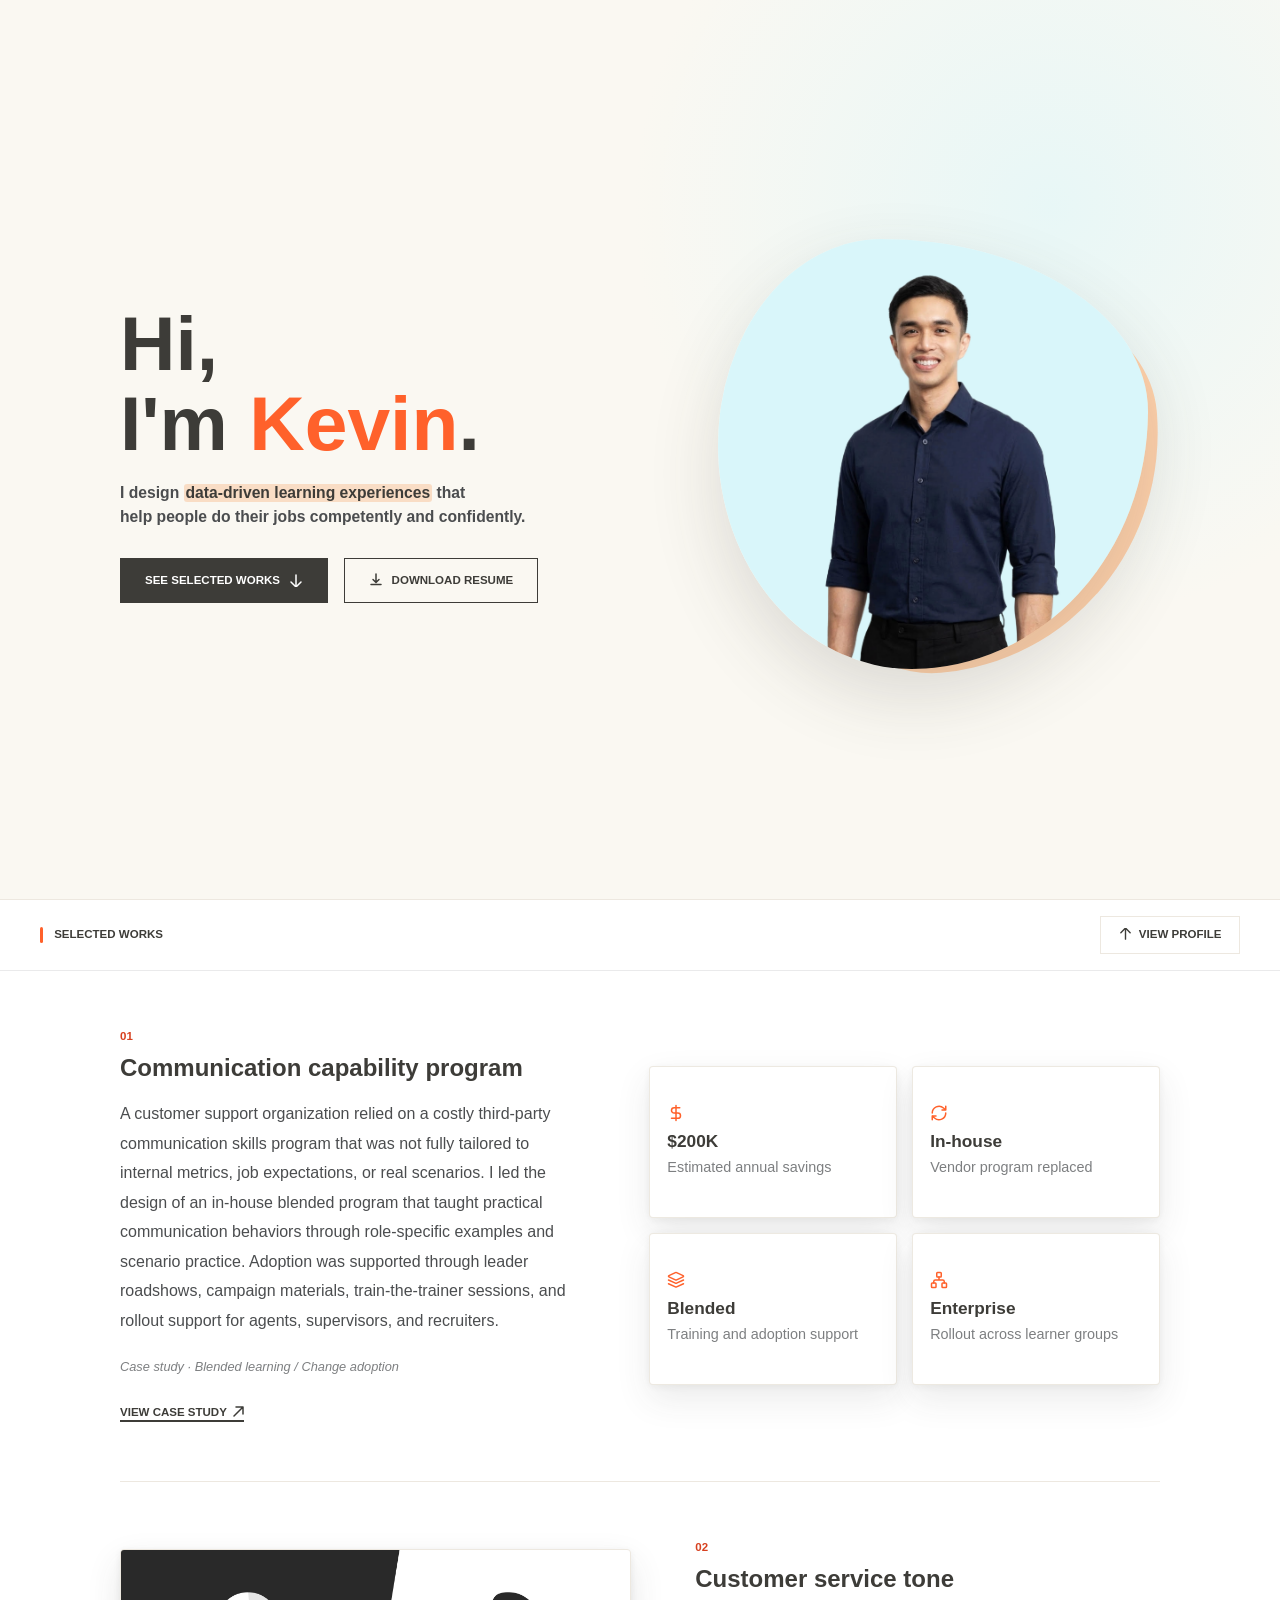
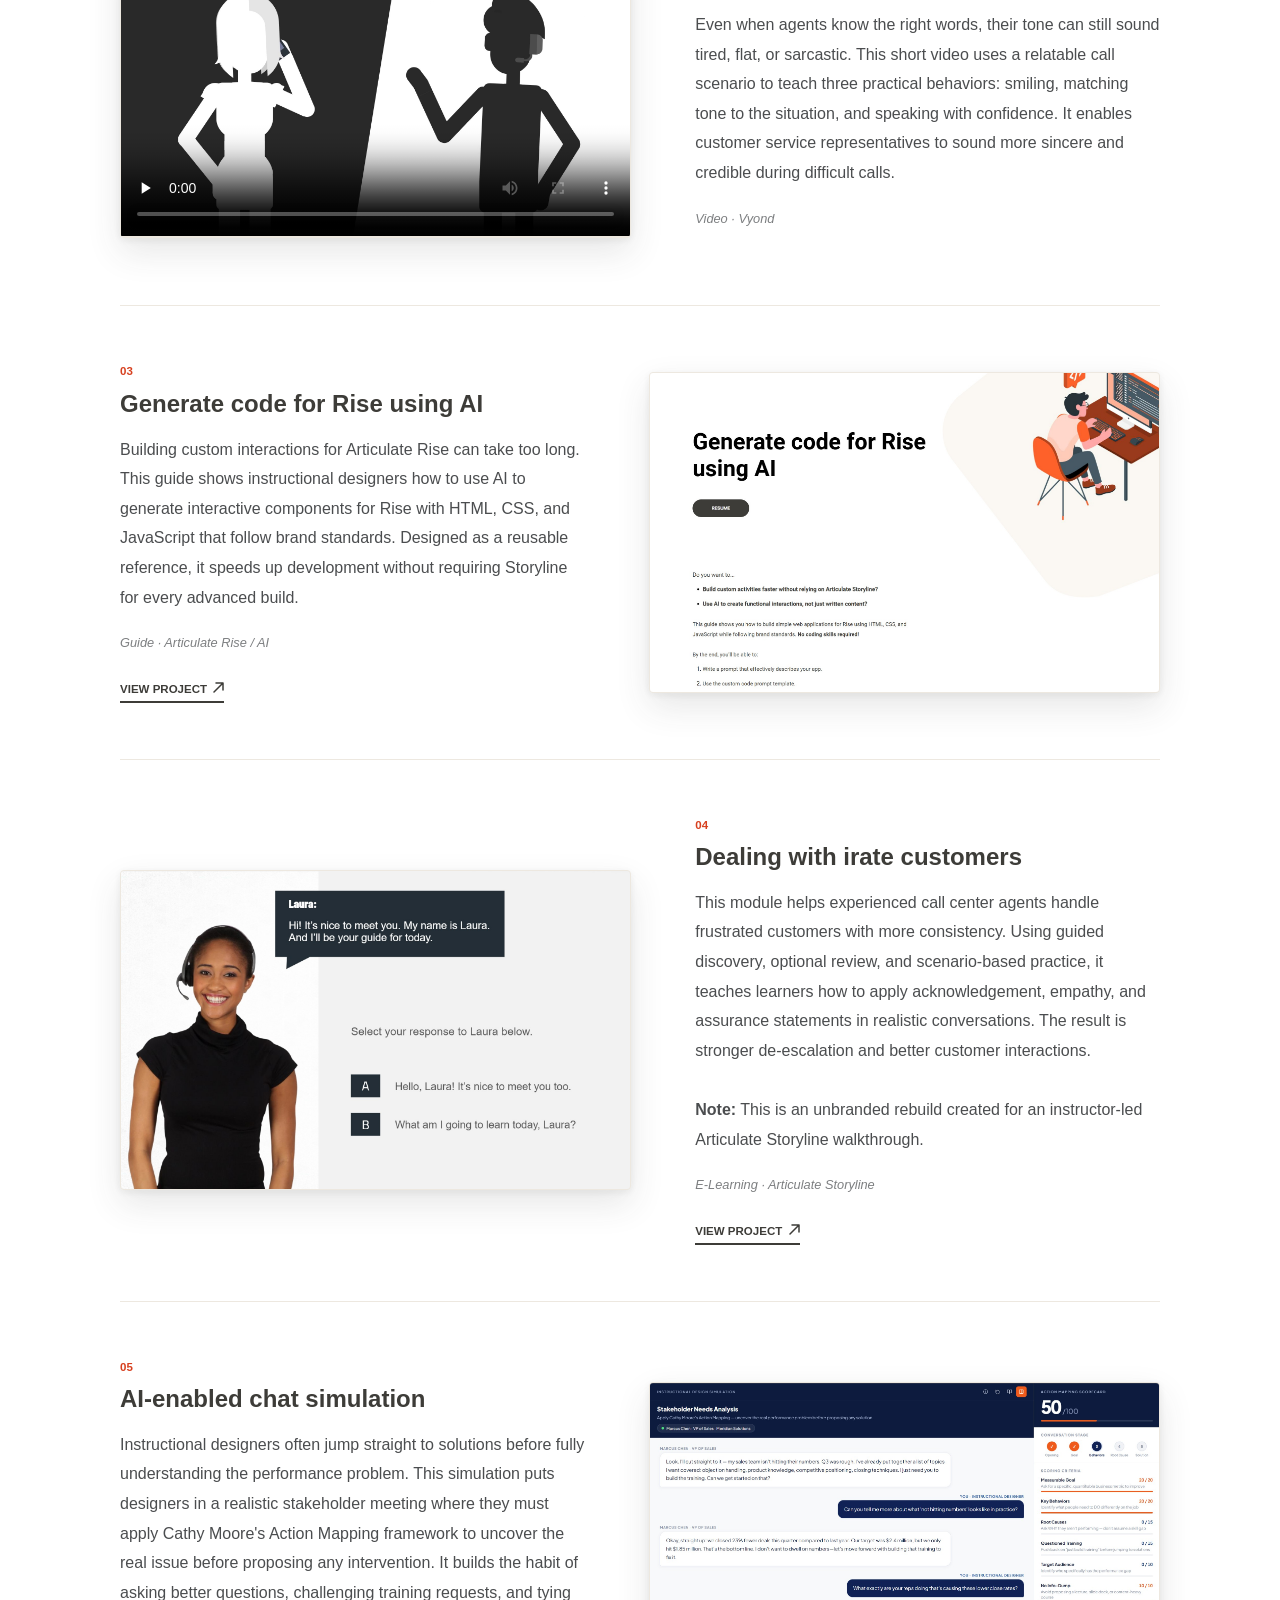
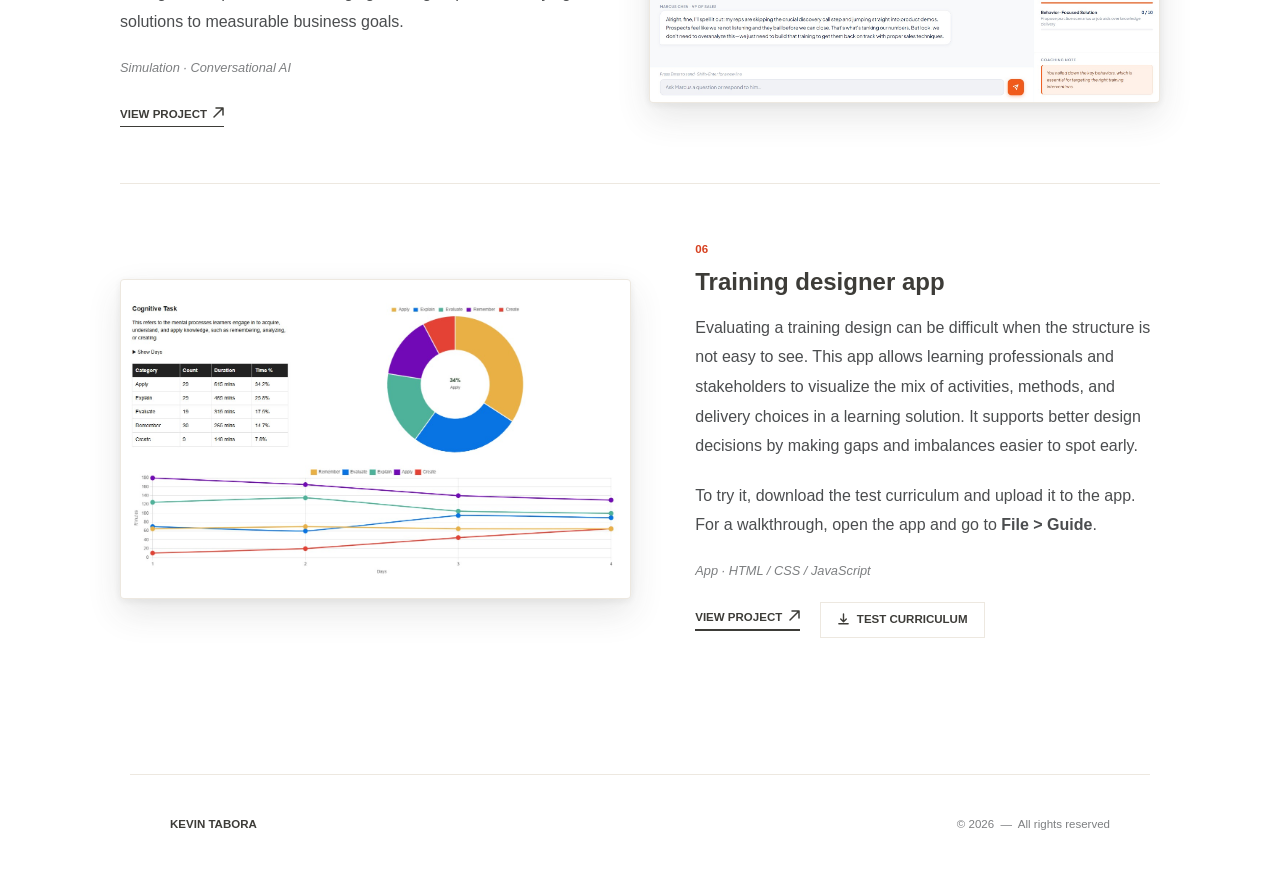
==== index.html @ 382b9b7a "Tagline updated" ====
<!DOCTYPE html>
<html lang="en">
<head>
  <meta charset="UTF-8" />
  <meta name="viewport" content="width=device-width, initial-scale=1.0" />
  <title>Kevin Tabora</title>
  <link rel="icon" type="image/png" sizes="32x32" href="KT icon.png" />
  <link rel="stylesheet" href="style.css" />
</head>
<body>

  <!-- ═══ EMAIL COPIED TOAST ═══ -->
  <div id="email-toast">
    <svg class="toast-icon" viewBox="0 0 14 14" fill="none">
      <path d="M2 7l3.5 3.5L12 3" stroke="currentColor" stroke-width="1.8" stroke-linecap="round" stroke-linejoin="round"/>
    </svg>
    Email Copied
  </div>

  <!-- ═══════════════════════════════
       SECTION 1: PROFILE
  ════════════════════════════════ -->
  <section class="section-profile" id="section-profile">
    <div class="profile-inner">

      <!-- Left column: all text content -->
      <div class="profile-content">

        <div class="profile-header">
          <!-- Mobile headshot (hidden on desktop) -->
          <div class="profile-visual-mobile">
            <div class="headshot-wrap">
              <picture>
                <source srcset="assets/Profile.jpg" media="(min-width: 741px)" />
                <img src="assets/Profile Mobile.jpg" alt="Kevin Tabora" />
              </picture>
            </div>
          </div>
          <div class="header-name-block">
            <h1>Hi, <br>I'm <span>Kevin</span>.</h1>
            <p class="subtitle">
              <span class="tagline-line">I design <span class="highlight">data-driven learning experiences</span> that</span>
              <span class="tagline-line">help people do their jobs competently and confidently.</span>
            </p>
          </div>
        </div>

        <div class="contact-row">
          <a class="contact-email" href="#" id="email-copy-btn" onclick="copyEmail(event)" hidden>
            <svg width="14" height="14" viewBox="0 0 14 14" fill="none" aria-hidden="true"><rect x="1" y="3" width="12" height="8" rx="1" stroke="currentColor" stroke-width="1.4"/><path d="M1 4l6 4 6-4" stroke="currentColor" stroke-width="1.4" stroke-linejoin="round"/></svg>
            kbtabora@gmail.com
          </a>
          <a href="https://linkedin.com/in/kevintabora" target="_blank" rel="noopener" hidden>
            <svg width="14" height="14" viewBox="0 0 14 14" fill="none" aria-hidden="true"><rect x="1" y="1" width="12" height="12" rx="2" stroke="currentColor" stroke-width="1.4"/><path d="M4 6v4M4 4.5v.01" stroke="currentColor" stroke-width="1.4" stroke-linecap="round"/><path d="M7 10V7.5c0-1 .5-1.5 1.5-1.5S10 6.5 10 7.5V10" stroke="currentColor" stroke-width="1.4" stroke-linecap="round" stroke-linejoin="round"/></svg>
            linkedin.com/in/kevintabora
          </a>
        </div>

        <div class="btn-row">
          <a class="cta-download" href="#" onclick="event.preventDefault();document.getElementById('section-works').scrollIntoView({behavior:'smooth'})">
            <span>See Selected Works</span>
            <svg width="14" height="14" viewBox="0 0 14 14" fill="none">
              <path d="M7 2v10M2 9l5 5 5-5" stroke="currentColor" stroke-width="1.5" stroke-linecap="round" stroke-linejoin="round"/>
            </svg>
          </a>
          <a class="cta-works" href="assets/Resume.pdf" download>
            <svg width="14" height="14" viewBox="0 0 14 14" fill="none">
              <path d="M7 1v8M4 6.5l3 3 3-3M2 11.5h10" stroke="currentColor" stroke-width="1.5" stroke-linecap="round" stroke-linejoin="round"/>
            </svg>
            <span>Download Resume</span>
          </a>
        </div>

      </div>

      <!-- Right column: large headshot (desktop only) -->
      <div class="profile-visual-desktop">
        <div class="headshot-wrap">
          <picture>
            <source srcset="assets/Profile.jpg" media="(min-width: 741px)" />
            <img src="assets/Profile Mobile.jpg" alt="Kevin Tabora" />
          </picture>
        </div>
      </div>

    </div>
  </section>

  <!-- ═══════════════════════════════
       SECTION 2: SELECTED WORKS
  ════════════════════════════════ -->
  <section class="section-works" id="section-works">

    <!-- Sticky nav bar -->
    <div class="works-nav">
      <span class="works-nav-label">Selected Works</span>
      <a class="cta-profile" href="#" onclick="event.preventDefault();document.getElementById('section-profile').scrollIntoView({behavior:'smooth'})">
        <svg width="13" height="13" viewBox="0 0 14 14" fill="none">
          <path d="M7 12V2M2 5l5-5 5 5" stroke="currentColor" stroke-width="1.5" stroke-linecap="round" stroke-linejoin="round"/>
        </svg>
        <span>View Profile</span>
      </a>
    </div>

    <div class="projects-wrap">

      <!-- Project 1 - Case Study -->
      <div class="project" data-observe>
        <div class="project-copy">
          <p class="project-index">01</p>
          <h2 class="project-title">Communication capability program</h2>
          <p class="project-desc">
            A customer support organization relied on a costly third-party communication skills program that was not fully tailored to internal metrics, job expectations, or real scenarios. I led the design of an in-house blended program that taught practical communication behaviors through role-specific examples and scenario practice. Adoption was supported through leader roadshows, campaign materials, train-the-trainer sessions, and rollout support for agents, supervisors, and recruiters.
          </p>
          <p class="project-meta">
            Case study &middot; Blended learning / Change adoption
          </p>
          <button class="proj-link case-study-trigger" type="button" data-case-modal-open>
            View case study <span class="arrow"><svg width="11" height="11" viewBox="0 0 11 11" fill="none"><path d="M1 10L10 1M10 1H3M10 1V8" stroke="currentColor" stroke-width="1.5" stroke-linecap="round" stroke-linejoin="round"/></svg></span>
          </button>
        </div>
        <div class="project-media">
          <div class="case-stats-grid">
            <div class="case-stat">
              <svg class="case-stat-icon" viewBox="0 0 24 24" fill="none" aria-hidden="true"><path d="M12 2v20M17 5H9.5a3.5 3.5 0 0 0 0 7h5a3.5 3.5 0 0 1 0 7H6" stroke="currentColor" stroke-width="2" stroke-linecap="round" stroke-linejoin="round"/></svg>
              <span class="case-stat-value">$200K</span>
              <span class="case-stat-label">Estimated annual savings</span>
            </div>
            <div class="case-stat">
              <svg class="case-stat-icon" viewBox="0 0 24 24" fill="none" aria-hidden="true"><path d="M3 12a9 9 0 0 1 15-6.7L21 8M21 3v5h-5M21 12a9 9 0 0 1-15 6.7L3 16M3 21v-5h5" stroke="currentColor" stroke-width="2" stroke-linecap="round" stroke-linejoin="round"/></svg>
              <span class="case-stat-value">In-house</span>
              <span class="case-stat-label">Vendor program replaced</span>
            </div>
            <div class="case-stat">
              <svg class="case-stat-icon" viewBox="0 0 24 24" fill="none" aria-hidden="true"><path d="m12.83 2.18a2 2 0 0 0-1.66 0L2.6 6.08a1 1 0 0 0 0 1.83l8.58 3.91a2 2 0 0 0 1.66 0l8.58-3.9a1 1 0 0 0 0-1.83Z" stroke="currentColor" stroke-width="2" stroke-linecap="round" stroke-linejoin="round"/><path d="m22 12-9.17 4.18a2 2 0 0 1-1.66 0L2 12" stroke="currentColor" stroke-width="2" stroke-linecap="round" stroke-linejoin="round"/><path d="m22 17-9.17 4.18a2 2 0 0 1-1.66 0L2 17" stroke="currentColor" stroke-width="2" stroke-linecap="round" stroke-linejoin="round"/></svg>
              <span class="case-stat-value">Blended</span>
              <span class="case-stat-label">Training and adoption support</span>
            </div>
            <div class="case-stat">
              <svg class="case-stat-icon" viewBox="0 0 24 24" fill="none" aria-hidden="true"><rect x="9" y="2" width="6" height="6" rx="1" stroke="currentColor" stroke-width="2"/><rect x="2" y="16" width="6" height="6" rx="1" stroke="currentColor" stroke-width="2"/><rect x="16" y="16" width="6" height="6" rx="1" stroke="currentColor" stroke-width="2"/><path d="M12 8v4M5 16v-2a2 2 0 0 1 2-2h10a2 2 0 0 1 2 2v2" stroke="currentColor" stroke-width="2" stroke-linecap="round" stroke-linejoin="round"/></svg>
              <span class="case-stat-value">Enterprise</span>
              <span class="case-stat-label">Rollout across learner groups</span>
            </div>
          </div>
        </div>
      </div>

      <!-- Project 2 - Video -->
      <div class="project flip" data-observe>
        <div class="project-copy">
          <p class="project-index">02</p>
          <h2 class="project-title">Customer service tone</h2>
          <p class="project-desc">
            Even when agents know the right words, their tone can still sound tired, flat, or sarcastic. This short video uses a relatable call scenario to teach three practical behaviors: smiling, matching tone to the situation, and speaking with confidence. It enables customer service representatives to sound more sincere and credible during difficult calls.
          </p>
          <p class="project-meta">
            Video &middot; Vyond
          </p>
        </div>
        <div class="project-media">
          <video id="tone-video" class="media-video" controls preload="none" poster="assets/Tone.png">
            <source src="assets/Tone.mp4" type="video/mp4" />
            Your browser does not support the video tag.
          </video>
        </div>
      </div>

      <!-- Project 3 - Rise Code Block -->
      <div class="project" data-observe>
        <div class="project-copy">
          <p class="project-index">03</p>
          <h2 class="project-title">Generate code for Rise using AI</h2>
          <p class="project-desc">
            Building custom interactions for Articulate Rise can take too long. This guide shows instructional designers how to use AI to generate interactive components for Rise with HTML, CSS, and JavaScript that follow brand standards. Designed as a reusable reference, it speeds up development without requiring Storyline for every advanced build.
          </p>
          <p class="project-meta">
            Guide &middot; Articulate Rise / AI
          </p>
          <a class="proj-link" href="https://kevintabora.github.io/risecodeblock/" target="_blank" rel="noopener">
            View Project <span class="arrow"><svg width="11" height="11" viewBox="0 0 11 11" fill="none"><path d="M1 10L10 1M10 1H3M10 1V8" stroke="currentColor" stroke-width="1.5" stroke-linecap="round" stroke-linejoin="round"/></svg></span>
          </a>
        </div>
        <div class="project-media">
          <img class="screenshot-img" src="assets/Code.jpg" alt="Generate Code for Rise Using AI" />
        </div>
      </div>

      <!-- Project 4 - Storyline -->
      <div class="project flip" data-observe>
        <div class="project-copy">
          <p class="project-index">04</p>
          <h2 class="project-title">Dealing with irate customers</h2>
          <p class="project-desc">
            This module helps experienced call center agents handle frustrated customers with more consistency. Using guided discovery, optional review, and scenario-based practice, it teaches learners how to apply acknowledgement, empathy, and assurance statements in realistic conversations. The result is stronger de-escalation and better customer interactions.
            <br><br><strong>Note:</strong> This is an unbranded rebuild created for an instructor-led Articulate Storyline walkthrough.
          </p>
          <p class="project-meta">
            E-Learning &middot; Articulate Storyline
          </p>
          <a class="proj-link" href="https://kevintabora.github.io/iratecustomers/" target="_blank" rel="noopener">
            View Project <span class="arrow"><svg width="11" height="11" viewBox="0 0 11 11" fill="none"><path d="M1 10L10 1M10 1H3M10 1V8" stroke="currentColor" stroke-width="1.5" stroke-linecap="round" stroke-linejoin="round"/></svg></span>
          </a>
        </div>
        <div class="project-media">
          <img class="screenshot-img" src="assets/AEA.jpg" alt="Acknowledge, Empathize and Assure" />
        </div>
      </div>

      <!-- Project 5 - AI-Enabled Chat Simulation -->
      <div class="project" data-observe>
        <div class="project-copy">
          <p class="project-index">05</p>
          <h2 class="project-title">AI-enabled chat simulation</h2>
          <p class="project-desc">
            Instructional designers often jump straight to solutions before fully understanding the performance problem. This simulation puts designers in a realistic stakeholder meeting where they must apply Cathy Moore's Action Mapping framework to uncover the real issue before proposing any intervention. It builds the habit of asking better questions, challenging training requests, and tying solutions to measurable business goals.
          </p>
          <p class="project-meta">
            Simulation &middot; Conversational AI
          </p>
          <a class="proj-link" href="https://kevintabora.github.io/id-simulation/" target="_blank" rel="noopener">
            View Project <span class="arrow"><svg width="11" height="11" viewBox="0 0 11 11" fill="none"><path d="M1 10L10 1M10 1H3M10 1V8" stroke="currentColor" stroke-width="1.5" stroke-linecap="round" stroke-linejoin="round"/></svg></span>
          </a>
        </div>
        <div class="project-media">
          <img class="screenshot-img" src="assets/Chat.jpg" alt="AI-Enabled Chat Simulation" />
        </div>
      </div>

      <!-- Project 6 - Training Designer App -->
      <div class="project flip" data-observe>
        <div class="project-copy">
          <p class="project-index">06</p>
          <h2 class="project-title">Training designer app</h2>
          <p class="project-desc">
            Evaluating a training design can be difficult when the structure is not easy to see. This app allows learning professionals and stakeholders to visualize the mix of activities, methods, and delivery choices in a learning solution. It supports better design decisions by making gaps and imbalances easier to spot early.
          </p>
          <p class="project-desc">
            To try it, download the test curriculum and upload it to the app. For a walkthrough, open the app and go to <strong>File > Guide</strong>.
          </p>
          <p class="project-meta">
            App &middot; HTML / CSS / JavaScript
          </p>
          <div class="proj-btn-row">
            <a class="proj-link" href="https://kevintabora.github.io/trainingdesigner/" target="_blank" rel="noopener">
              View Project <span class="arrow"><svg width="11" height="11" viewBox="0 0 11 11" fill="none"><path d="M1 10L10 1M10 1H3M10 1V8" stroke="currentColor" stroke-width="1.5" stroke-linecap="round" stroke-linejoin="round"/></svg></span>
            </a>
            <a class="proj-link-curriculum" href="assets/Communicate_Pro__Essential_Conversations__20260314_1410Z.xlsx" download>
              <svg width="13" height="13" viewBox="0 0 14 14" fill="none">
                <path d="M7 1v8M4 6.5l3 3 3-3M2 11.5h10" stroke="currentColor" stroke-width="1.5" stroke-linecap="round" stroke-linejoin="round"/>
              </svg>
              <span>Test Curriculum</span>
            </a>
          </div>
        </div>
        <div class="project-media">
          <img class="screenshot-img" src="assets/Designer.jpg" alt="Training Designer App" />
        </div>
      </div>

    </div><!-- /projects-wrap -->

    <footer>
      <span class="footer-name">Kevin Tabora</span>
      <span class="footer-copy">&copy; 2026 &nbsp;&mdash;&nbsp; All rights reserved</span>
    </footer>

  </section>

  <div class="case-modal-overlay" data-case-modal-overlay hidden>
    <div class="case-modal" role="dialog" aria-modal="true" aria-labelledby="case-modal-title">
      <div class="case-modal-header">
        <div>
          <h2 id="case-modal-title">Communication capability program</h2>
          <p>An anonymized case study on replacing a vendor-provided communication skills program with an in-house blended learning initiative.</p>
        </div>
        <button class="case-modal-close" type="button" aria-label="Close case study" data-case-modal-close>
          <svg viewBox="0 0 24 24" fill="none" aria-hidden="true"><path d="M18 6 6 18M6 6l12 12" stroke="currentColor" stroke-width="2" stroke-linecap="round" stroke-linejoin="round"/></svg>
        </button>
      </div>

      <div class="case-modal-body">
        <p class="case-mobile-summary">An anonymized case study on replacing a vendor-provided communication skills program with an in-house blended learning initiative.</p>

        <div class="case-impact-grid" aria-label="Quick impact">
          <div class="case-impact-card">
            <svg class="case-impact-icon" viewBox="0 0 24 24" fill="none" aria-hidden="true"><path d="M10.3 3.86 1.82 18a2 2 0 0 0 1.71 3h16.94a2 2 0 0 0 1.71-3L13.7 3.86a2 2 0 0 0-3.4 0Z" stroke="currentColor" stroke-width="2" stroke-linecap="round" stroke-linejoin="round"/><path d="M12 9v4M12 17h.01" stroke="currentColor" stroke-width="2" stroke-linecap="round" stroke-linejoin="round"/></svg>
            <span class="case-impact-value">Problem</span>
            <span class="case-impact-label">Costly vendor program, not tailored enough</span>
            <span class="case-impact-mobile-text">Problem: Costly vendor program, not tailored enough</span>
          </div>
          <div class="case-impact-card">
            <svg class="case-impact-icon" viewBox="0 0 24 24" fill="none" aria-hidden="true"><path d="M9 18h6M10 22h4M8.5 14.5A6 6 0 1 1 15.5 14c-.8.48-1.5 1.52-1.5 2.5h-4c0-.95-.7-1.95-1.5-2Z" stroke="currentColor" stroke-width="2" stroke-linecap="round" stroke-linejoin="round"/></svg>
            <span class="case-impact-value">Solution</span>
            <span class="case-impact-label">In-house blended program with work-specific scenarios</span>
            <span class="case-impact-mobile-text">Solution: In-house blended program with work-specific scenarios</span>
          </div>
          <div class="case-impact-card">
            <svg class="case-impact-icon" viewBox="0 0 24 24" fill="none" aria-hidden="true"><path d="m3 11 18-5v12L3 14v-3Z" stroke="currentColor" stroke-width="2" stroke-linecap="round" stroke-linejoin="round"/><path d="M11.6 16.8a3 3 0 1 1-5.8-1.6" stroke="currentColor" stroke-width="2" stroke-linecap="round" stroke-linejoin="round"/></svg>
            <span class="case-impact-value">Adoption</span>
            <span class="case-impact-label">Leader roadshows, campaign assets, train-the-trainer</span>
            <span class="case-impact-mobile-text">Adoption: Leader roadshows, campaign assets, train-the-trainer</span>
          </div>
          <div class="case-impact-card">
            <svg class="case-impact-icon" viewBox="0 0 24 24" fill="none" aria-hidden="true"><path d="M12 2v20M17 5H9.5a3.5 3.5 0 0 0 0 7h5a3.5 3.5 0 0 1 0 7H6" stroke="currentColor" stroke-width="2" stroke-linecap="round" stroke-linejoin="round"/></svg>
            <span class="case-impact-value">Impact</span>
            <span class="case-impact-label">$200K annual savings, reusable internal capability</span>
            <span class="case-impact-mobile-text">Impact: $200K annual savings, reusable internal capability</span>
          </div>
        </div>

        <section class="case-section">
          <h3>Business problem</h3>
          <p>The organization relied on a third-party communication skills program that carried significant licensing costs and was not fully tailored to internal performance expectations, customer scenarios, or operational metrics. The challenge was not only to build a replacement program, but to create something leaders, trainers, and operational teams would adopt.</p>
        </section>

        <section class="case-section">
          <h3>My role</h3>
          <ul>
            <li>Led needs and task analysis to define job-specific communication requirements</li>
            <li>Designed the blended learning structure and scenario-based practice</li>
            <li>Aligned content with performance metrics and business expectations</li>
            <li>Developed internal materials to replace vendor-provided content</li>
            <li>Supported adoption through leadership roadshows, campaign materials, trainer enablement, and rollout support</li>
          </ul>
        </section>

        <section class="case-section">
          <h3>Solution approach</h3>
          <div class="case-card-grid">
            <div class="case-approach-card">
              <h4>Analyze</h4>
              <p>Identified communication behaviors, task requirements, and performance expectations.</p>
            </div>
            <div class="case-approach-card">
              <h4>Design</h4>
              <p>Built an in-house blended program using realistic workplace scenarios.</p>
            </div>
            <div class="case-approach-card">
              <h4>Campaign</h4>
              <p>Supported adoption through leader roadshows, emails, videos, and stakeholder alignment.</p>
            </div>
            <div class="case-approach-card">
              <h4>Scale</h4>
              <p>Enabled trainers and operational teams to roll out the program across learner groups.</p>
            </div>
          </div>
        </section>

        <section class="case-section">
          <h3>Adoption strategy</h3>
          <ol class="case-timeline">
            <li>Align with business metrics</li>
            <li>Secure leadership buy-in</li>
            <li>Launch awareness campaign</li>
            <li>Enable trainers</li>
            <li>Roll out to learner groups</li>
            <li>Embed into training and process expectations</li>
          </ol>
        </section>

        <section class="case-section">
          <h3>Impact</h3>
          <p>Estimated $200K USD annual savings by replacing external licensing with an internal communication skills program.</p>
          <ul>
            <li>Reduced dependency on vendor-provided training</li>
            <li>Improved alignment between communication training and operational needs</li>
            <li>Created reusable internal training assets</li>
            <li>Supported consistent communication standards across teams</li>
            <li>Strengthened trainer and leader ownership of the program</li>
          </ul>
        </section>

        <p class="case-note">This case study is an anonymized summary. Proprietary names, visuals, materials, and internal data have been removed or generalized.</p>
      </div>
    </div>
  </div>

  <script src="app.js"></script>
</body>
</html>
---- style.css ----
@import url('https://fonts.cdnfonts.com/css/proxima-nova-2');

*, *::before, *::after { box-sizing: border-box; margin: 0; padding: 0; }

:root {
  --optum-orange: #FF612B;
  --dark-orange: #D74120;
  --sunset-orange: #F9A667;
  --dawn-orange: #FFD1AB;
  --warm-white: #FAF8F2;
  --horizon: #EDE8E0;
  --warm-gray: #3D3C38;
  --sky-blue: #D9F6FA;
  --gray-20: #E5E5E6;
  --gray-40: #B1B2B4;
  --gray-60: #7D7F81;
  --gray-80: #4B4D4F;
  --gray-100: #212223;
  --turquoise-60: #15A796;
  --dark: var(--warm-gray);
  --darker: var(--gray-100);
  --white: #ffffff;
  --text-white: #ffffff;
  --off-white: rgba(61,60,56,0.68);
  --mid: var(--gray-60);
  --rule: var(--horizon);
  --fs-xs: 0.72rem;
  --fs-sm: 1rem;
  --fs-base: 16px;
  --fs-lg: 1.5rem;
  --fs-2xl: 3.5rem;
  --font: 'Proxima Nova', 'proxima-nova', 'Nunito Sans', 'Gill Sans MT', 'Gill Sans', sans-serif;
  --tracking-wide: 0;
  --tracking-wider: 0;
}

html { scroll-behavior: smooth; }

body {
  font-family: var(--font);
  background: var(--warm-white);
  color: var(--dark);
  font-size: var(--fs-base);
  line-height: 1.7;
  -webkit-font-smoothing: antialiased;
  overflow-x: hidden;
}

/* ═══════════════════════════════
   SECTION 1 — PROFILE (full viewport, dark)
════════════════════════════════ */
.section-profile {
  background:
    radial-gradient(circle at 82% 23%, rgba(217,246,250,0.55), transparent 26rem),
    var(--warm-white);
  min-height: 100vh;
  display: flex;
  flex-direction: column;
  justify-content: center;
  border-bottom: 1px solid var(--horizon);
}

.profile-inner {
  display: grid;
  grid-template-columns: minmax(0, 1fr) minmax(320px, 0.9fr);
  gap: 5rem;
  align-items: center;
  width: 100%;
  max-width: 1120px;
  margin: 0 auto;
  padding: 5rem 2.5rem 4.5rem;
  animation: fadeUp 0.9s ease both;
}

.profile-content {
  display: flex;
  flex-direction: column;
}

.profile-header {
  display: flex;
  align-items: center;
  gap: 2.25rem;
  margin-bottom: 1.75rem;
}

.headshot-wrap {
  width: 112px;
  height: 112px;
  border-radius: 38% 62% 55% 45% / 48% 40% 60% 52%;
  overflow: hidden;
  box-shadow: 0 28px 70px rgba(61,60,56,0.16);
  flex-shrink: 0;
}
.headshot-wrap img {
  width: 100%;
  height: 100%;
  object-fit: cover;
  display: block;
  transition: transform 0.5s ease;
}
.headshot-wrap:hover img { transform: scale(1.05); }

/* Mobile headshot: hidden on desktop, shown on mobile */
.profile-visual-mobile {
  display: none;
  flex-shrink: 0;
}
.profile-visual-mobile .headshot-wrap {
  width: 80px;
  height: 80px;
}

/* Desktop headshot column */
.profile-visual-desktop {
  position: relative;
  display: flex;
  align-items: center;
  justify-content: center;
}
.profile-visual-desktop::before {
  content: '';
  position: absolute;
  width: min(88%, 390px);
  aspect-ratio: 1 / 1;
  border-radius: 43% 57% 61% 39% / 45% 38% 62% 55%;
  background: var(--dawn-orange);
  transform: translate(2.1rem, 1.3rem) rotate(-5deg);
}
.profile-visual-desktop .headshot-wrap {
  width: 100%;
  max-width: 430px;
  height: auto;
  aspect-ratio: 1 / 1;
  position: relative;
  z-index: 1;
}
.profile-visual-desktop .headshot-wrap img {
  object-position: 50% 18%;
}

.header-name-block { display: flex; flex-direction: column; gap: 1.1rem; }

.label {
  display: inline-flex;
  align-items: center;
  gap: 0.85rem;
  font-size: var(--fs-xs);
  letter-spacing: var(--tracking-wider);
  text-transform: uppercase;
  color: var(--dark-orange);
  font-weight: 800;
}
.label::before {
  content: '';
  width: 2.4rem;
  height: 2px;
  background: var(--optum-orange);
  flex-shrink: 0;
}

h1 {
  font-size: clamp(3.1rem, 6vw, 5.6rem);
  font-weight: 800;
  letter-spacing: 0;
  line-height: 1.04;
  color: var(--warm-gray);
  max-width: 720px;
}
h1 span {
  color: var(--optum-orange);
}

.subtitle {
  display: block;
  max-width: 650px;
  font-size: clamp(0.98rem, 1.18vw, 1.12rem);
  letter-spacing: 0;
  text-transform: none;
  color: var(--gray-80);
  margin-top: 0;
  font-weight: 600;
  line-height: 1.55;
  white-space: nowrap;
}
.subtitle .tagline-line {
  display: block;
  white-space: nowrap;
}
.subtitle .highlight {
  display: inline;
  color: var(--warm-gray);
  background: rgba(249,166,103,0.32);
  border-radius: 3px;
  padding: 0.03em 0.12em;
  box-decoration-break: clone;
  -webkit-box-decoration-break: clone;
}

.contact-row {
  display: flex;
  align-items: center;
  gap: 1.75rem;
  margin-bottom: 2rem;
  flex-wrap: wrap;
}
.contact-row:not(:has(a:not([hidden]))) { display: none; }
.contact-row a {
  display: inline-flex;
  align-items: center;
  gap: 0.4rem;
  font-size: 0.82rem;
  letter-spacing: 0;
  color: var(--warm-gray);
  text-decoration: none;
  border-bottom: 1px solid transparent;
  transition: color 0.25s, border-color 0.25s;
}
.contact-row a[hidden] { display: none; }
.contact-row a:hover { color: var(--dark-orange); border-color: currentColor; }

.bio-lead {
  font-size: var(--fs-base);
  color: var(--warm-gray);
  font-weight: 600;
  line-height: 1.8;
  margin-bottom: 0.75rem;
  text-wrap: pretty;
}

.highlight {
  background: var(--dawn-orange);
  border-radius: 3px;
  padding: 0.1em 0.2em;
}

.bio {
  font-size: var(--fs-base);
  color: var(--gray-80);
  max-width: 640px;
  line-height: 1.8;
  margin-bottom: 2rem;
}

/* Button row */
.btn-row {
  display: flex;
  align-items: center;
  gap: 1rem;
  flex-wrap: wrap;
}

/* Download Resume — white button */
.cta-download {
  display: inline-flex;
  align-items: center;
  gap: 0.55rem;
  font-size: var(--fs-xs);
  font-weight: 700;
  letter-spacing: var(--tracking-wider);
  text-transform: uppercase;
  text-decoration: none;
  color: var(--white);
  background: var(--warm-gray);
  padding: 0.75rem 1.5rem;
  position: relative;
  overflow: hidden;
  transition: color 0.35s ease, border-color 0.35s ease;
  cursor: pointer;
  border: 1.5px solid var(--warm-gray);
}
.cta-download::before {
  content: '';
  position: absolute;
  inset: 0;
  background: var(--gray-100);
  transform: translateX(-101%);
  transition: transform 0.35s cubic-bezier(0.77,0,0.18,1);
}
.cta-download:hover {
  color: var(--white);
  border-color: var(--gray-100);
}
.cta-download:hover::before { transform: translateX(0); }
.cta-download span { position: relative; z-index: 1; }
.cta-download svg { position: relative; z-index: 1; }

/* See Selected Works — ghost/outline button */
.cta-works {
  display: inline-flex;
  align-items: center;
  gap: 0.55rem;
  font-size: var(--fs-xs);
  font-weight: 700;
  letter-spacing: var(--tracking-wider);
  text-transform: uppercase;
  text-decoration: none;
  color: var(--warm-gray);
  background: transparent;
  border: 1.5px solid var(--warm-gray);
  padding: 0.75rem 1.5rem;
  position: relative;
  overflow: hidden;
  transition: color 0.35s ease, border-color 0.35s ease;
  cursor: pointer;
}
.cta-works::before {
  content: '';
  position: absolute;
  inset: 0;
  background: var(--horizon);
  transform: translateX(-101%);
  transition: transform 0.35s cubic-bezier(0.77,0,0.18,1);
}
.cta-works:hover {
  color: var(--warm-gray);
  border-color: var(--warm-gray);
}
.cta-works:hover::before { transform: translateX(0); }
.cta-works span { position: relative; z-index: 1; }
.cta-works svg { position: relative; z-index: 1; }

/* ═══════════════════════════════
   SECTION 2 — SELECTED WORKS (light)
════════════════════════════════ */
.section-works {
  background: var(--white);
}

/* Sticky top nav bar for works section */
.works-nav {
  position: sticky;
  top: 0;
  z-index: 100;
  background: rgba(255, 255, 255, 0.78);
  backdrop-filter: blur(16px) saturate(180%);
  -webkit-backdrop-filter: blur(16px) saturate(180%);
  border-bottom: 1px solid rgba(229, 229, 230, 0.78);
  padding: 1rem 2.5rem;
  display: flex;
  align-items: center;
  justify-content: space-between;
  max-width: 100%;
}
.works-nav-label {
  display: inline-flex;
  align-items: center;
  gap: 0.7rem;
  font-size: var(--fs-xs);
  font-weight: 700;
  letter-spacing: var(--tracking-wider);
  text-transform: uppercase;
  color: var(--warm-gray);
}
.works-nav-label::before {
  content: '';
  width: 3px;
  height: 1rem;
  background: var(--optum-orange);
  border-radius: 2px;
  flex-shrink: 0;
}

/* View Profile — small ghost button in nav */
.cta-profile {
  display: inline-flex;
  align-items: center;
  gap: 0.45rem;
  font-size: var(--fs-xs);
  font-weight: 700;
  letter-spacing: var(--tracking-wider);
  text-transform: uppercase;
  text-decoration: none;
  color: var(--warm-gray);
  background: var(--white);
  border: 1.5px solid var(--horizon);
  padding: 0.5rem 1.1rem;
  position: relative;
  overflow: hidden;
  transition: color 0.35s ease, border-color 0.35s ease;
  cursor: pointer;
}
.cta-profile::before {
  content: '';
  position: absolute;
  inset: 0;
  background: var(--warm-gray);
  transform: translateX(-101%);
  transition: transform 0.35s cubic-bezier(0.77,0,0.18,1);
}
.cta-profile span { position: relative; z-index: 1; }
.cta-profile svg { position: relative; z-index: 1; }

@media (hover: hover) and (pointer: fine) {
  .cta-profile:hover { color: var(--white); border-color: var(--warm-gray); }
  .cta-profile:hover::before { transform: translateX(0); }
}

.projects-wrap {
  max-width: 1120px;
  margin: 0 auto;
  padding: 0 2.5rem 5rem;
}

.section-heading {
  padding-top: 3.5rem;
  margin-bottom: 2rem;
  opacity: 0;
  transform: translateY(20px);
  transition: opacity 0.7s ease, transform 0.7s ease;
}
.section-heading.visible {
  opacity: 1;
  transform: translateY(0);
}
.section-heading h2 {
  font-size: 2rem;
  font-weight: 800;
  letter-spacing: 0;
  line-height: 1;
  color: var(--dark);
  display: inline-block;
}
.section-heading h2::after {
  content: '';
  display: block;
  margin-top: 0.55rem;
  height: 3px;
  width: 2.5rem;
  background: var(--optum-orange);
  border-radius: 2px;
}

/* ═══════════════════════════════
   PROJECT CARDS
════════════════════════════════ */
.project {
  display: grid;
  grid-template-columns: 1fr 1.1fr;
  gap: 4rem;
  align-items: center;
  padding: 3.5rem 0;
  border-top: 1px solid var(--horizon);
  opacity: 0;
  transform: translateY(28px);
  transition: opacity 0.7s ease, transform 0.7s ease;
}
.project:first-of-type { border-top: none; }
.project.visible { opacity: 1; transform: translateY(0); }

.project.flip { grid-template-columns: 1.1fr 1fr; }
.project.flip .project-media { order: -1; }

.project-index {
  font-size: var(--fs-xs);
  letter-spacing: var(--tracking-wider);
  text-transform: uppercase;
  color: var(--dark-orange);
  font-weight: 800;
  margin-bottom: 0.5rem;
}
.project-title {
  font-size: var(--fs-lg);
  font-weight: 800;
  letter-spacing: 0;
  line-height: 1.2;
  margin-bottom: 1rem;
  color: var(--dark);
}
.project-desc {
  font-size: var(--fs-sm);
  color: var(--gray-80);
  line-height: 1.85;
  margin-bottom: 1.25rem;
}

.project-meta {
  font-size: 0.8rem;
  color: var(--gray-60);
  font-style: italic;
  line-height: 1.7;
  margin-bottom: 1.25rem;
}

/* proj-link — underline wipe style */
.proj-link {
  display: inline-flex;
  align-items: center;
  gap: 0.4rem;
  font-size: var(--fs-xs);
  font-weight: 700;
  letter-spacing: var(--tracking-wide);
  text-transform: uppercase;
  text-decoration: none;
  color: var(--warm-gray);
  position: relative;
  padding-bottom: 3px;
}
.proj-link::after {
  content: '';
  position: absolute;
  bottom: 0; left: 0;
  width: 100%;
  height: 1.5px;
  background: var(--warm-gray);
  transform-origin: left;
  transition: transform 0.35s cubic-bezier(0.77,0,0.18,1);
}
.proj-link:hover::after { transform: scaleX(0); transform-origin: right; }
.proj-link .arrow { transition: transform 0.3s ease; display: inline-block; }
.proj-link:hover .arrow { transform: translate(4px, -3px); }

/* proj-btn-row — flex row for multiple project buttons */
.proj-btn-row {
  display: flex;
  align-items: center;
  gap: 1.25rem;
  flex-wrap: wrap;
  margin-bottom: 0;
}

/* Test Curriculum — matches View Profile button hover */
.proj-link-curriculum {
  display: inline-flex;
  align-items: center;
  gap: 0.45rem;
  font-size: var(--fs-xs);
  font-weight: 700;
  letter-spacing: var(--tracking-wider);
  text-transform: uppercase;
  text-decoration: none;
  color: var(--warm-gray);
  background: var(--white);
  border: 1.5px solid var(--horizon);
  padding: 0.45rem 1rem;
  position: relative;
  overflow: hidden;
  transition: color 0.35s ease, border-color 0.3s ease;
  cursor: pointer;
}
.proj-link-curriculum::before {
  content: '';
  position: absolute;
  inset: 0;
  background: var(--warm-gray);
  transform: translateX(-101%);
  transition: transform 0.35s cubic-bezier(0.77,0,0.18,1);
}
.proj-link-curriculum:hover { color: var(--white); border-color: var(--warm-gray); }
.proj-link-curriculum:hover::before { transform: translateX(0); }
.proj-link-curriculum span { position: relative; z-index: 1; }
.proj-link-curriculum svg { position: relative; z-index: 1; }

.project-media {
  position: relative;
  background: var(--horizon);
  overflow: hidden;
  border-radius: 4px;
  border: 1px solid var(--horizon);
  box-shadow: 0 14px 34px rgba(61,60,56,0.12), 0 2px 8px rgba(61,60,56,0.08);
  transition: box-shadow 0.4s ease, transform 0.4s ease;
}
.project-media:hover {
  box-shadow: 0 18px 44px rgba(61,60,56,0.17), 0 4px 16px rgba(61,60,56,0.10);
  transform: translateY(-3px);
}

.media-video {
  width: 100%;
  height: auto;
  display: block;
  transition: transform 0.5s ease;
}
.project-media:hover .media-video { transform: scale(1.03); }

.screenshot-img {
  width: 100%;
  aspect-ratio: 16/10;
  object-fit: cover;
  display: block;
  transition: transform 0.5s ease;
}
.project-media:hover .screenshot-img { transform: scale(1.03); }

.case-study-trigger {
  appearance: none;
  border: 0;
  background: transparent;
  font-family: var(--font);
  cursor: pointer;
}

.project-media:has(.case-stats-grid) {
  background: transparent;
  border: 0;
  box-shadow: none;
  padding: 0;
  overflow: visible;
}

.project-media:has(.case-stats-grid):hover {
  box-shadow: none;
  transform: none;
}

.case-stats-grid {
  display: grid;
  grid-template-columns: repeat(2, minmax(0, 1fr));
  grid-auto-rows: minmax(0, 1fr);
  gap: 0.9rem;
  aspect-ratio: 16 / 10;
}

.case-stat {
  min-height: 6.35rem;
  background: var(--white);
  border: 1px solid rgba(237,232,224,0.95);
  border-radius: 4px;
  padding: 1.05rem 1.1rem 1.2rem;
  display: flex;
  flex-direction: column;
  align-items: flex-start;
  justify-content: center;
  box-shadow: 0 14px 34px rgba(61,60,56,0.10), 0 2px 8px rgba(61,60,56,0.06);
  transition: border-color 0.25s ease, box-shadow 0.25s ease, transform 0.25s ease;
}

.case-stat:hover {
  border-color: rgba(255,97,43,0.28);
  box-shadow: 0 18px 42px rgba(61,60,56,0.14), 0 4px 14px rgba(61,60,56,0.08);
  transform: translateY(-2px);
}

.case-stat-icon {
  width: 18px;
  height: 18px;
  color: var(--optum-orange);
  margin-bottom: 0.65rem;
  stroke-width: 1.8;
  flex: 0 0 18px;
}

.case-stat-value {
  color: var(--warm-gray);
  font-size: 1.08rem;
  font-weight: 800;
  line-height: 1.15;
}

.case-stat-label {
  color: var(--gray-60);
  font-size: 0.9rem;
  line-height: 1.45;
  margin-top: 0.35rem;
}

body.case-modal-open {
  overflow: hidden;
}

.case-modal-overlay {
  position: fixed;
  inset: 0;
  z-index: 1000;
  background: rgba(33,34,35,0.48);
  backdrop-filter: blur(10px);
  -webkit-backdrop-filter: blur(10px);
  display: flex;
  align-items: center;
  justify-content: center;
  padding: 2rem;
}

.case-modal-overlay[hidden] {
  display: none;
}

.case-modal {
  width: min(900px, 100%);
  max-height: min(760px, calc(100vh - 4rem));
  background: var(--white);
  border: 1px solid rgba(237,232,224,0.95);
  border-radius: 8px;
  box-shadow: 0 28px 80px rgba(33,34,35,0.28), 0 8px 24px rgba(33,34,35,0.12);
  display: flex;
  flex-direction: column;
  overflow: hidden;
}

.case-modal-header {
  position: sticky;
  top: 0;
  z-index: 1;
  background: rgba(255,255,255,0.94);
  backdrop-filter: blur(12px);
  -webkit-backdrop-filter: blur(12px);
  border-bottom: 1px solid var(--horizon);
  padding: 1.75rem 2rem;
  display: flex;
  align-items: flex-start;
  justify-content: space-between;
  gap: 1.5rem;
}

.case-modal-header h2 {
  color: var(--warm-gray);
  font-size: var(--fs-lg);
  font-weight: 800;
  letter-spacing: 0;
  line-height: 1.2;
  margin-bottom: 0.7rem;
}

.case-modal-header h2::before {
  content: 'Case study';
  display: block;
  color: var(--dark-orange);
  font-size: var(--fs-xs);
  font-weight: 800;
  letter-spacing: var(--tracking-wider);
  line-height: 1.4;
  text-transform: uppercase;
  margin-bottom: 0.45rem;
}

.case-modal-header p {
  color: var(--gray-80);
  font-size: var(--fs-sm);
  line-height: 1.6;
  max-width: 680px;
}

.case-modal-close {
  width: 2.35rem;
  height: 2.35rem;
  border: 1px solid var(--horizon);
  border-radius: 4px;
  background: var(--white);
  color: var(--warm-gray);
  display: inline-flex;
  align-items: center;
  justify-content: center;
  flex-shrink: 0;
  cursor: pointer;
  transition: color 0.25s ease, border-color 0.25s ease, background 0.25s ease;
}

.case-modal-close:hover {
  color: var(--white);
  border-color: var(--warm-gray);
  background: var(--warm-gray);
}

.case-modal-close svg {
  width: 18px;
  height: 18px;
}

.case-modal-body {
  padding: 2rem;
  overflow: auto;
  min-height: 0;
}

.case-mobile-summary {
  display: none;
}

.case-impact-grid {
  display: grid;
  grid-template-columns: repeat(4, minmax(0, 1fr));
  gap: 0.75rem;
  margin-bottom: 2rem;
}

.case-impact-card {
  min-height: 8.25rem;
  border: 1px solid var(--horizon);
  border-radius: 4px;
  background: var(--white);
  box-shadow: 0 10px 24px rgba(61,60,56,0.07);
  padding: 1.15rem 1rem 1rem;
  display: flex;
  flex-direction: column;
  justify-content: flex-start;
  align-items: flex-start;
}

.case-impact-icon {
  width: 17px;
  height: 17px;
  color: var(--optum-orange);
  margin-bottom: 0.85rem;
  stroke-width: 1.8;
  flex: 0 0 17px;
}

.case-impact-value {
  color: var(--warm-gray);
  font-size: 0.98rem;
  font-weight: 800;
  line-height: 1.2;
}

.case-impact-label {
  color: var(--gray-60);
  font-size: 0.9rem;
  line-height: 1.35;
  margin-top: 0.28rem;
}

.case-impact-mobile-text {
  display: none;
}

.case-section {
  border-top: 1px solid var(--horizon);
  padding-top: 1.65rem;
  margin-top: 1.65rem;
}

.case-section h3 {
  color: var(--warm-gray);
  font-size: 1.05rem;
  font-weight: 800;
  margin-bottom: 0.75rem;
}

.case-section p,
.case-section li {
  color: var(--gray-80);
  font-size: var(--fs-sm);
  line-height: 1.75;
}

.case-section ul {
  padding-left: 1.1rem;
}

.case-card-grid {
  display: grid;
  grid-template-columns: repeat(4, minmax(0, 1fr));
  gap: 0.85rem;
}

.case-approach-card {
  border: 1px solid var(--horizon);
  border-radius: 4px;
  background: var(--warm-white);
  padding: 1rem;
}

.case-approach-card h4 {
  color: var(--dark-orange);
  font-size: var(--fs-xs);
  font-weight: 800;
  text-transform: uppercase;
  margin-bottom: 0.45rem;
}

.case-approach-card p {
  font-size: 0.82rem;
  line-height: 1.55;
}

.case-timeline {
  display: grid;
  grid-template-columns: repeat(2, minmax(0, 1fr));
  gap: 0.7rem;
  list-style: none;
  counter-reset: case-step;
}

.case-timeline li {
  counter-increment: case-step;
  display: flex;
  align-items: center;
  gap: 0.75rem;
  border: 1px solid var(--horizon);
  border-radius: 4px;
  padding: 0.8rem 0.9rem;
  background: var(--white);
}

.case-timeline li::before {
  content: counter(case-step);
  width: 1.55rem;
  height: 1.55rem;
  border-radius: 50%;
  background: var(--optum-orange);
  color: var(--white);
  display: inline-flex;
  align-items: center;
  justify-content: center;
  font-size: 0.75rem;
  font-weight: 800;
  flex-shrink: 0;
}

.case-note {
  margin-top: 1.75rem;
  border-top: 1px solid var(--horizon);
  padding-top: 1rem;
  color: var(--gray-60);
  font-size: 0.8rem;
  font-style: italic;
  line-height: 1.65;
}

/* ═══════════════════════════════
   FOOTER
════════════════════════════════ */
footer {
  border-top: 1px solid var(--horizon);
  padding: 2.5rem 2.5rem;
  max-width: 1020px;
  margin: 0 auto;
  display: flex;
  align-items: center;
  justify-content: space-between;
  flex-wrap: wrap;
  gap: 1rem;
}
.footer-name {
  font-size: var(--fs-xs);
  letter-spacing: var(--tracking-wider);
  text-transform: uppercase;
  font-weight: 700;
  color: var(--warm-gray);
}
.footer-copy {
  font-size: var(--fs-xs);
  color: var(--gray-60);
  letter-spacing: 0;
}


/* ═══════════════════════════════
   EMAIL COPIED TOAST
════════════════════════════════ */
#email-toast {
  position: fixed;
  bottom: 2.5rem;
  left: 50%;
  transform: translateX(-50%) translateY(20px);
  background: var(--warm-gray);
  border: 1px solid rgba(255,255,255,0.08);
  border-left: 3px solid var(--optum-orange);
  color: var(--white);
  font-family: var(--font);
  font-size: var(--fs-xs);
  font-weight: 700;
  letter-spacing: var(--tracking-wide);
  text-transform: uppercase;
  padding: 0.85rem 1.5rem;
  display: flex;
  align-items: center;
  gap: 0.6rem;
  box-shadow: 0 8px 32px rgba(0,0,0,0.3);
  opacity: 0;
  pointer-events: none;
  transition: opacity 0.3s ease, transform 0.3s ease;
  z-index: 999;
  white-space: nowrap;
}
#email-toast.show {
  opacity: 1;
  transform: translateX(-50%) translateY(0);
}
#email-toast .toast-icon {
  width: 14px;
  height: 14px;
  color: var(--white);
  flex-shrink: 0;
}

@keyframes fadeUp {
  from { opacity: 0; transform: translateY(22px); }
  to   { opacity: 1; transform: translateY(0); }
}

@media (max-width: 740px) {
  :root {
    --fs-sm: 0.875rem;
    --fs-base: 14px;
  }
  .section-profile { min-height: 100svh; }
  .profile-inner {
    grid-template-columns: 1fr;
    gap: 2rem;
    width: 100%;
    padding: 4rem 1rem;
  }
  .profile-visual-mobile { display: flex; }
  .profile-visual-desktop { display: none; }
  .profile-visual-mobile .headshot-wrap {
    width: 96px;
    height: 96px;
    border-radius: 50%;
    box-shadow: 0 18px 46px rgba(61,60,56,0.14);
  }
  .profile-header {
    flex-direction: column;
    align-items: flex-start;
    gap: 1.35rem;
    margin-bottom: 1.5rem;
  }
  .profile-content {
    width: min(100%, 20.625rem);
    justify-self: center;
  }
  .works-nav { padding: 1rem 1.5rem; }
  .projects-wrap { padding: 0 1.5rem 4rem; }
  h1 {
    max-width: 100%;
    font-size: clamp(2.1rem, 9vw, 2.45rem);
    line-height: 1.04;
    white-space: nowrap;
  }
  h1 br { display: none; }
  .subtitle {
    max-width: 100%;
    font-size: var(--fs-sm);
    font-weight: 600;
    line-height: 1.65;
    white-space: normal;
  }
  .contact-row { gap: 1rem; }
  .btn-row { flex-direction: column; align-items: flex-start; }
  .project, .project.flip { grid-template-columns: 1fr; gap: 2rem; }
  .project.flip .project-media { order: 0; }
  .project-media:has(.case-stats-grid) { padding: 0; }
  .case-stats-grid {
    aspect-ratio: auto;
    grid-auto-rows: 8.6rem;
    gap: 0.65rem;
  }
  .case-stat { min-height: 0; padding: 1rem 0.85rem 1.05rem; }
  .case-stat-icon {
    width: 18px;
    height: 18px;
    flex-basis: 18px;
    margin-bottom: 0.7rem;
  }
  .case-stat-value { font-size: 0.95rem; }
  .case-stat-label { font-size: 0.74rem; }
  .case-modal-overlay {
    align-items: center;
    padding: 1rem;
  }
  .case-modal {
    width: calc(100% - 2rem);
    max-height: calc(100vh - 2rem);
    border-radius: 6px;
  }
  .case-modal-header {
    padding: 1.25rem;
    gap: 1rem;
  }
  .case-modal-header h2 {
    font-size: 1.25rem;
    margin-bottom: 0;
  }
  .case-modal-header p { display: none; }
  .case-modal-body { padding: 1.25rem; }
  .case-mobile-summary {
    display: block;
    color: var(--gray-80);
    font-size: 0.86rem;
    line-height: 1.65;
    margin-bottom: 1.25rem;
  }
  .case-impact-grid,
  .case-card-grid,
  .case-timeline {
    grid-template-columns: 1fr;
  }
  .case-impact-grid {
    gap: 0.7rem;
  }
  .case-impact-card {
    min-height: auto;
    display: block;
    border: 0;
    border-left: 3px solid var(--optum-orange);
    border-radius: 0;
    background: var(--warm-white);
    box-shadow: none;
    padding: 0.85rem 0.95rem;
  }
  .case-impact-icon,
  .case-impact-value,
  .case-impact-label {
    display: none;
  }
  .case-impact-mobile-text {
    display: block;
    color: var(--warm-gray);
    font-size: 0.88rem;
    font-weight: 800;
    line-height: 1.45;
  }
  footer { padding: 2rem 1.5rem; }
}
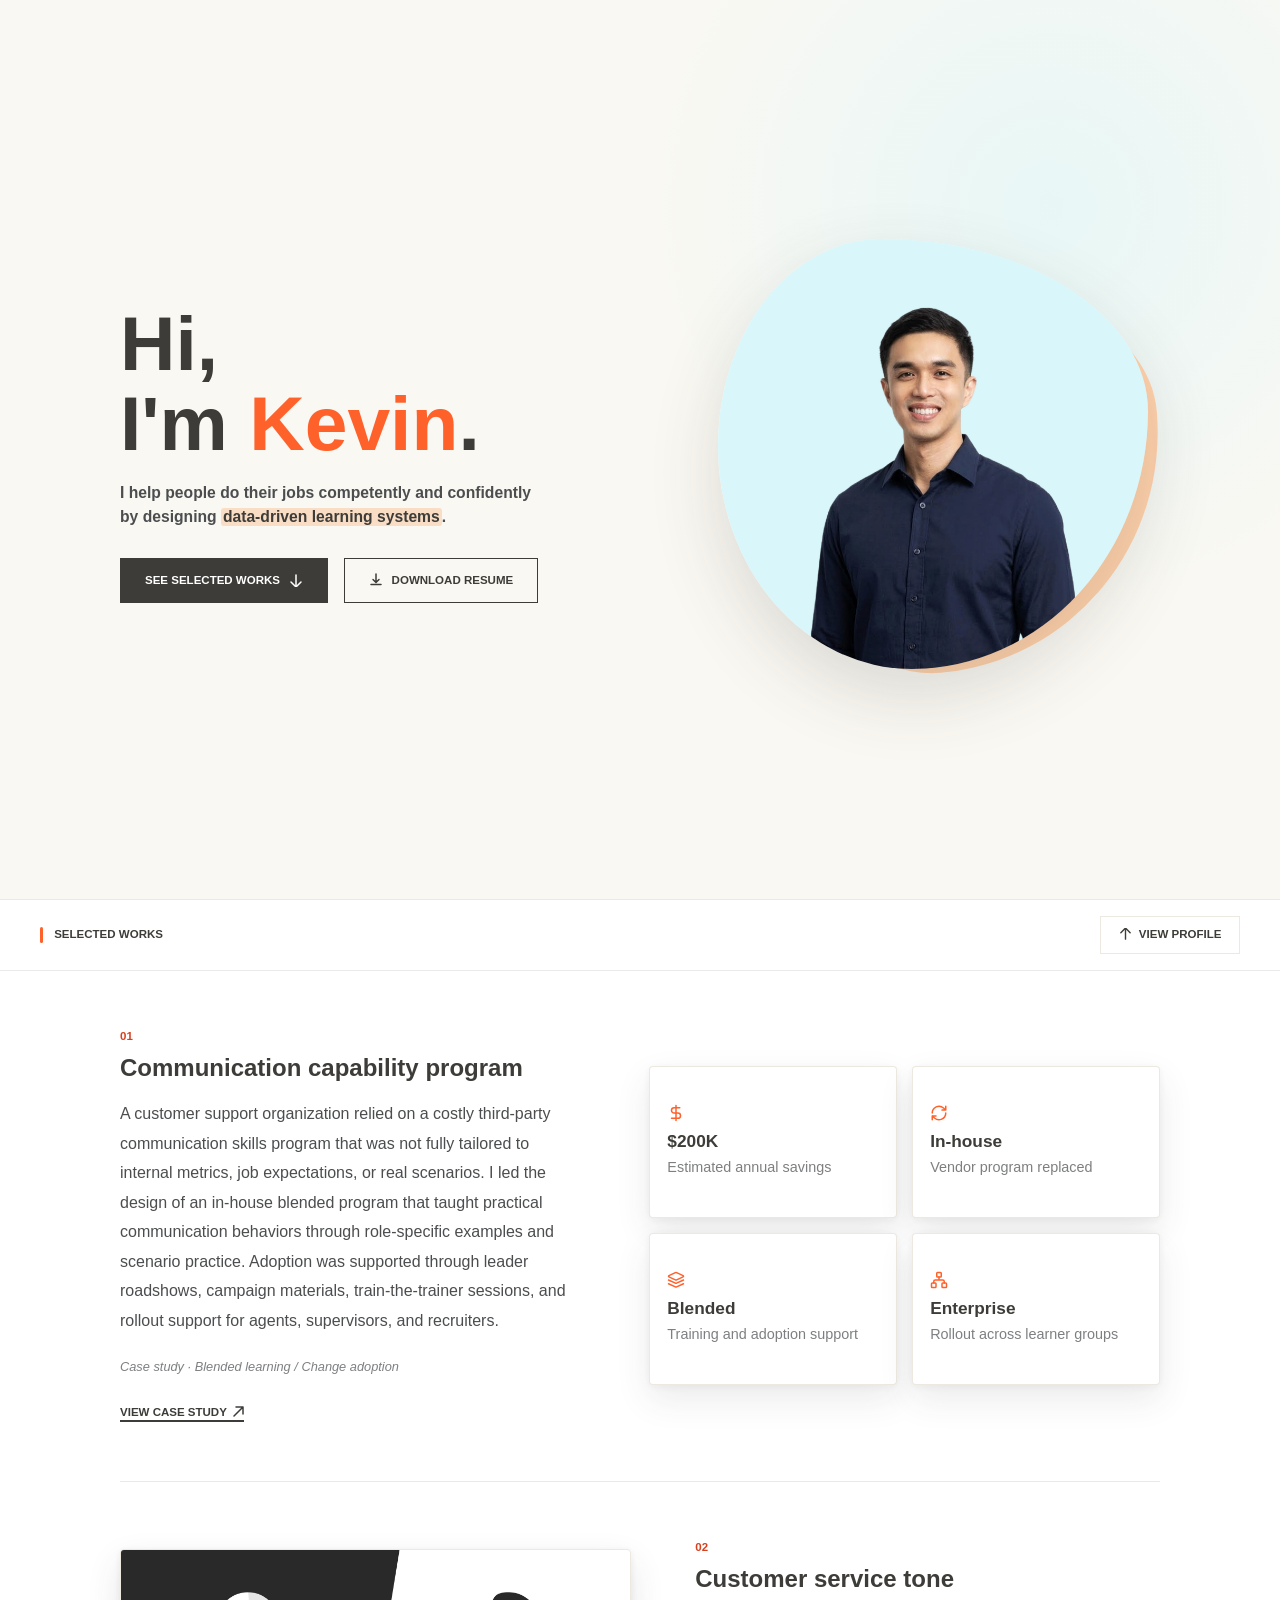
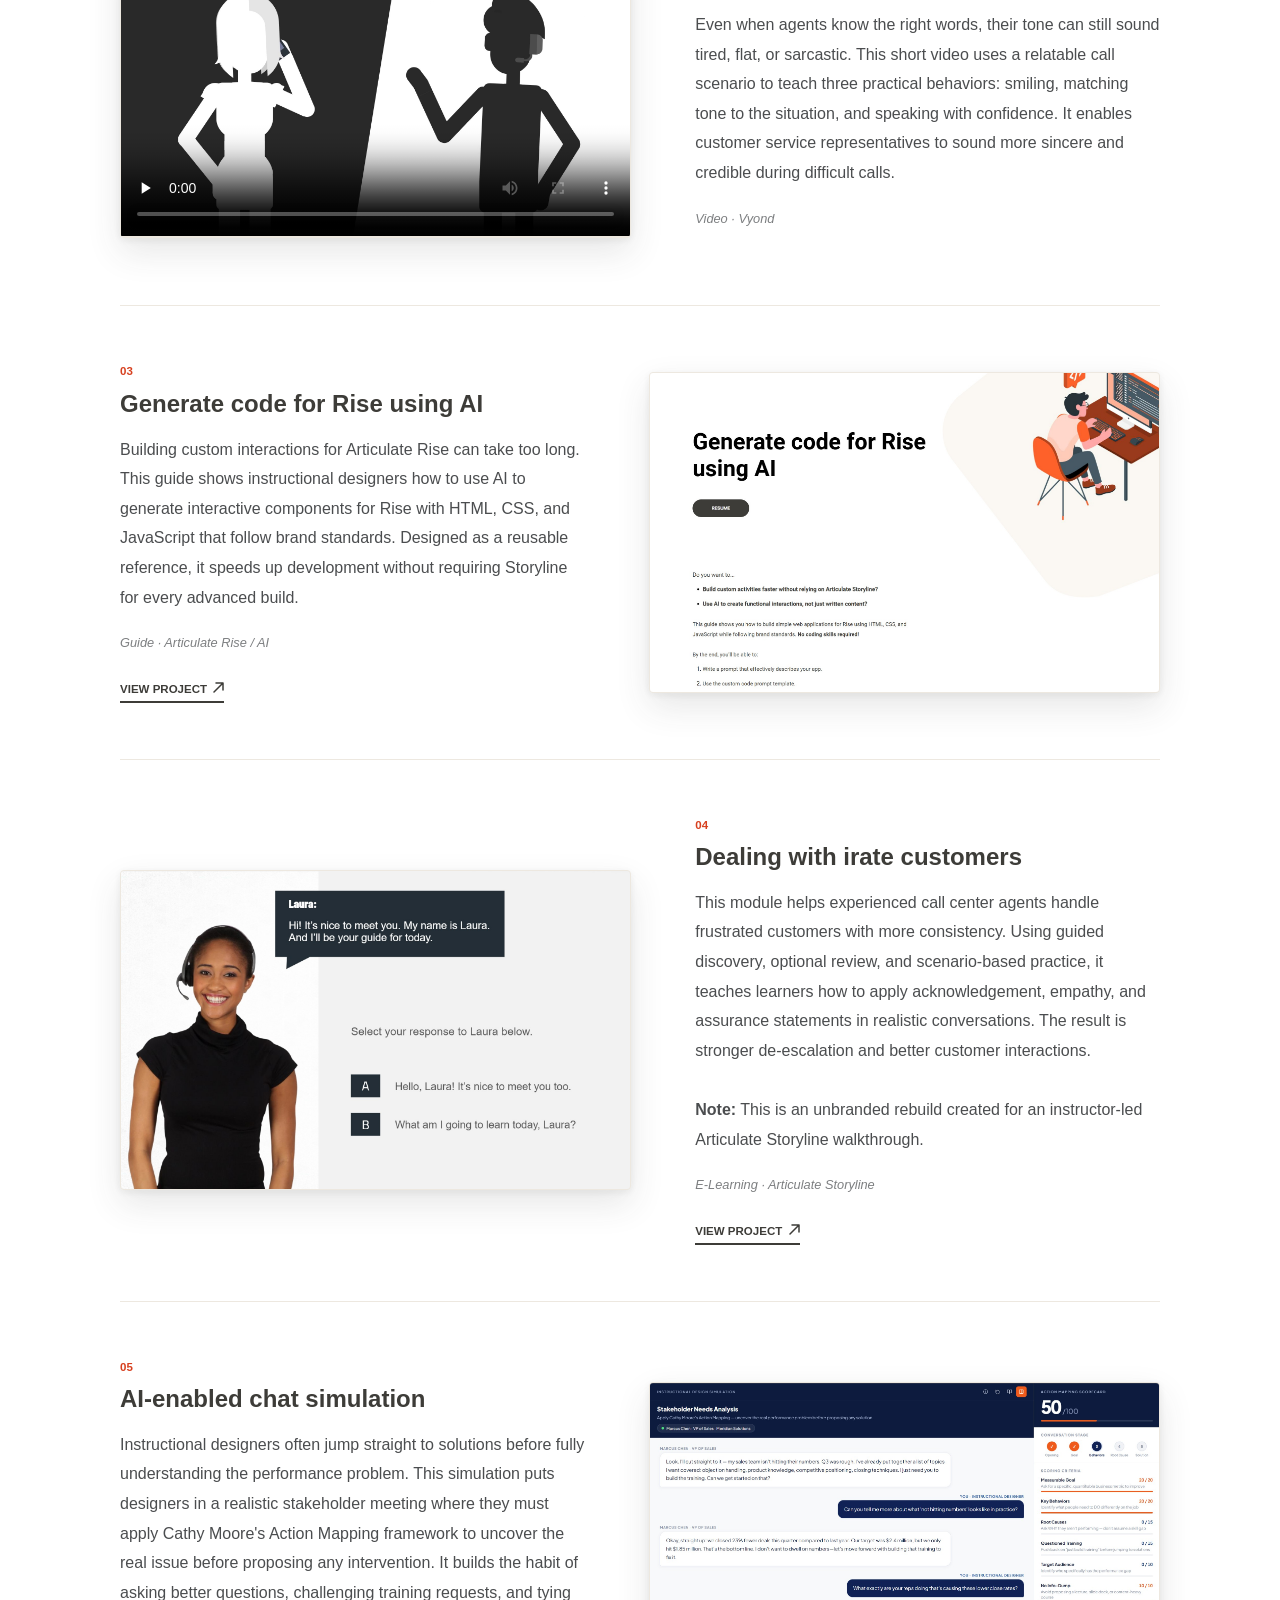
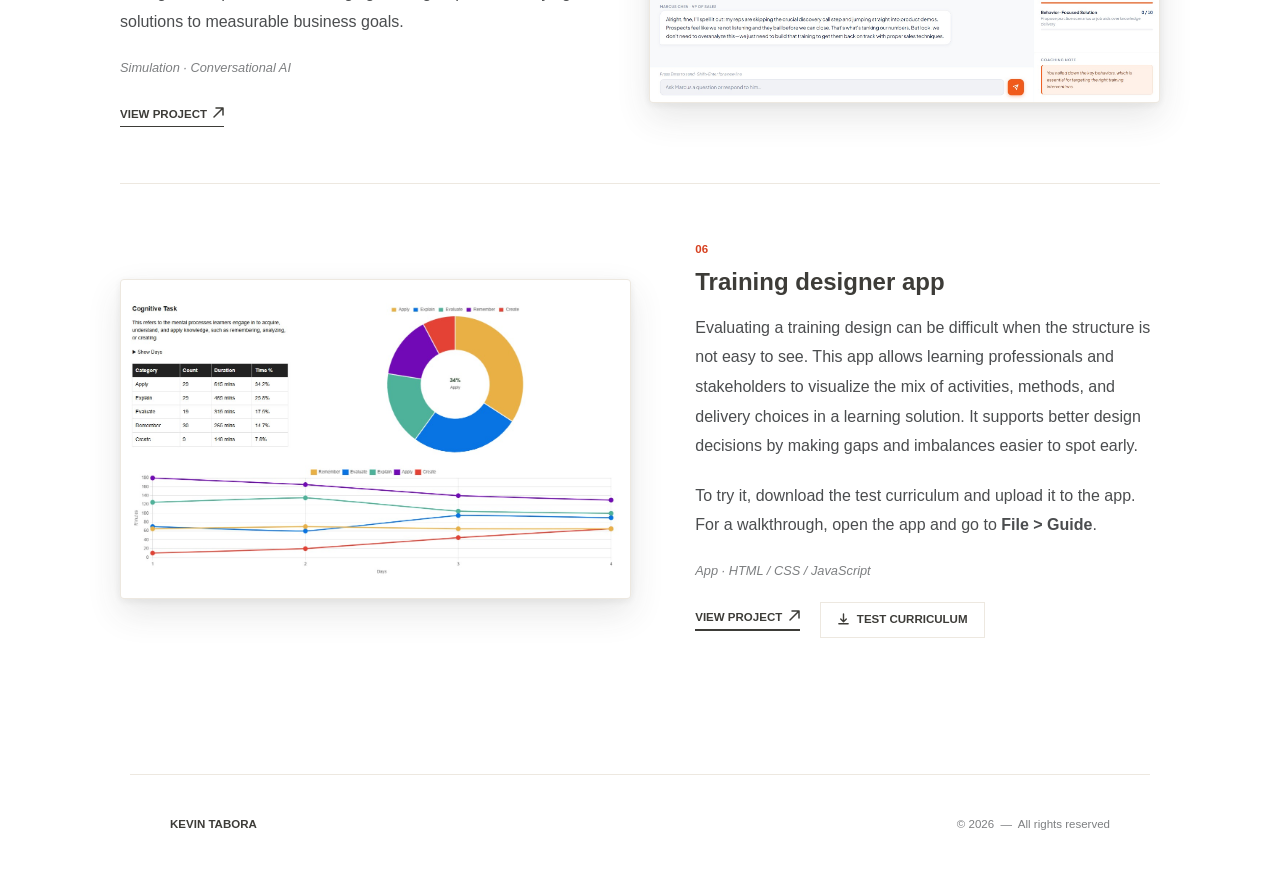
==== commit 5e0e8263: "Rephrased tagline" ====
--- a/index.html
+++ b/index.html
@@ -39,8 +39,8 @@
           <div class="header-name-block">
             <h1>Hi, <br>I'm <span>Kevin</span>.</h1>
             <p class="subtitle">
-              <span class="tagline-line">I design <span class="highlight">data-driven learning experiences</span> that</span>
-              <span class="tagline-line">help people do their jobs competently and confidently.</span>
+              <span class="tagline-line">I help people do their jobs competently and confidently</span>
+              <span class="tagline-line">by designing <span class="highlight">data-driven learning systems</span>.</span>
             </p>
           </div>
         </div>
--- a/style.css
+++ b/style.css
@@ -197,6 +197,17 @@
   -webkit-box-decoration-break: clone;
 }
 
+@media (max-width: 1080px) and (min-width: 741px) {
+  .subtitle {
+    max-width: 430px;
+    white-space: normal;
+  }
+  .subtitle .tagline-line {
+    display: inline;
+    white-space: normal;
+  }
+}
+
 .contact-row {
   display: flex;
   align-items: center;
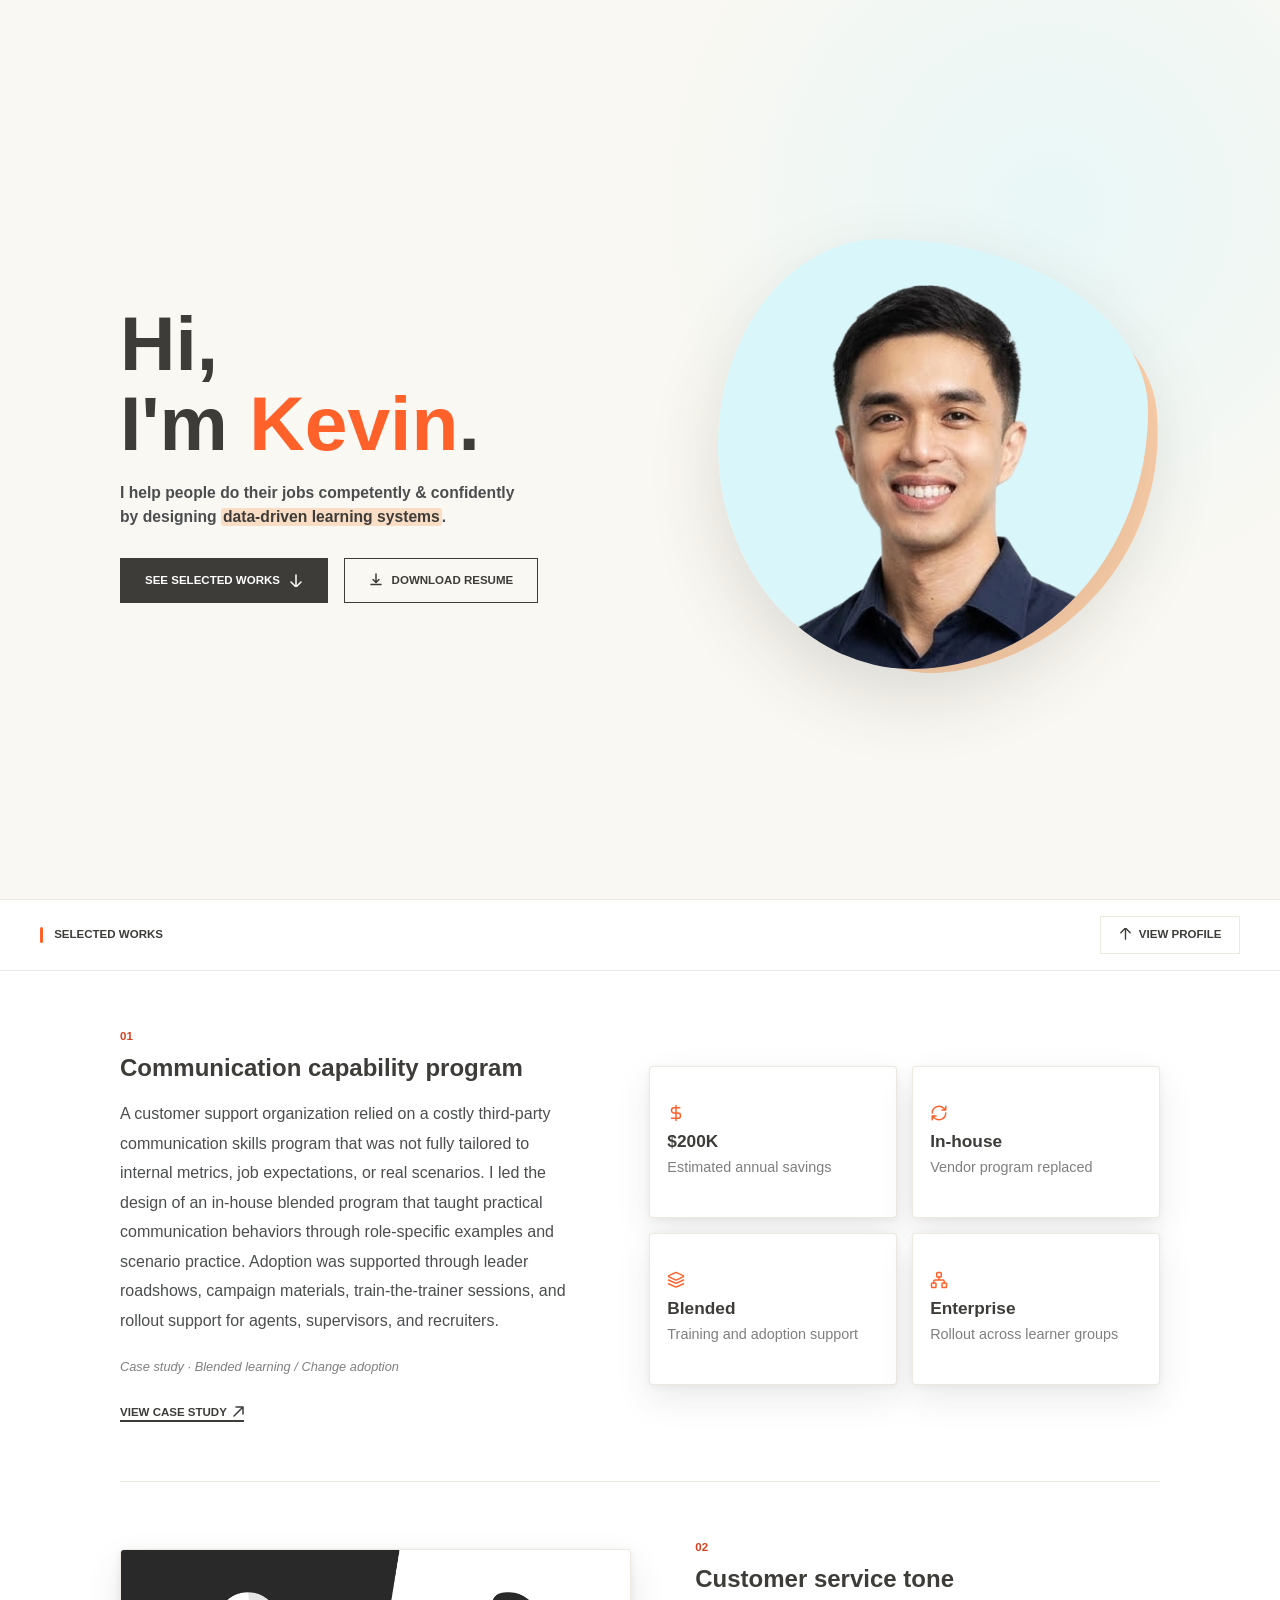
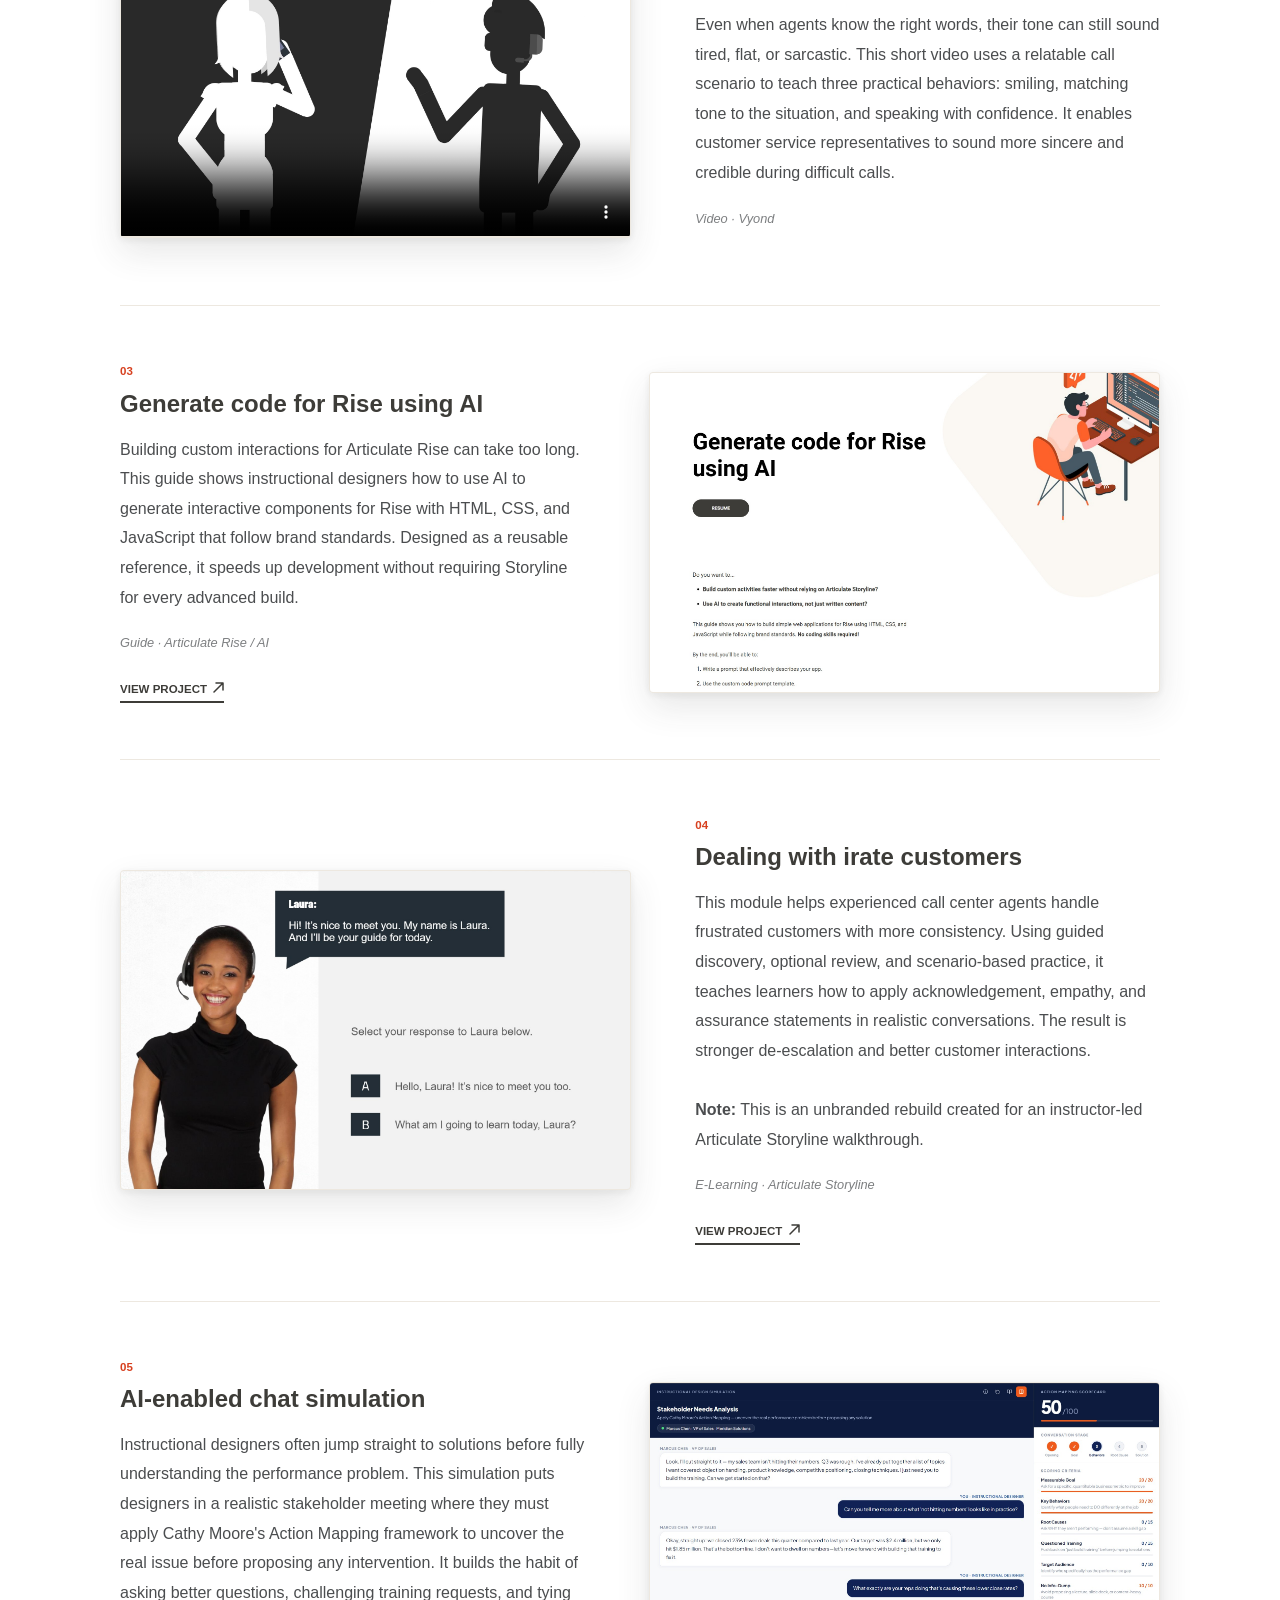
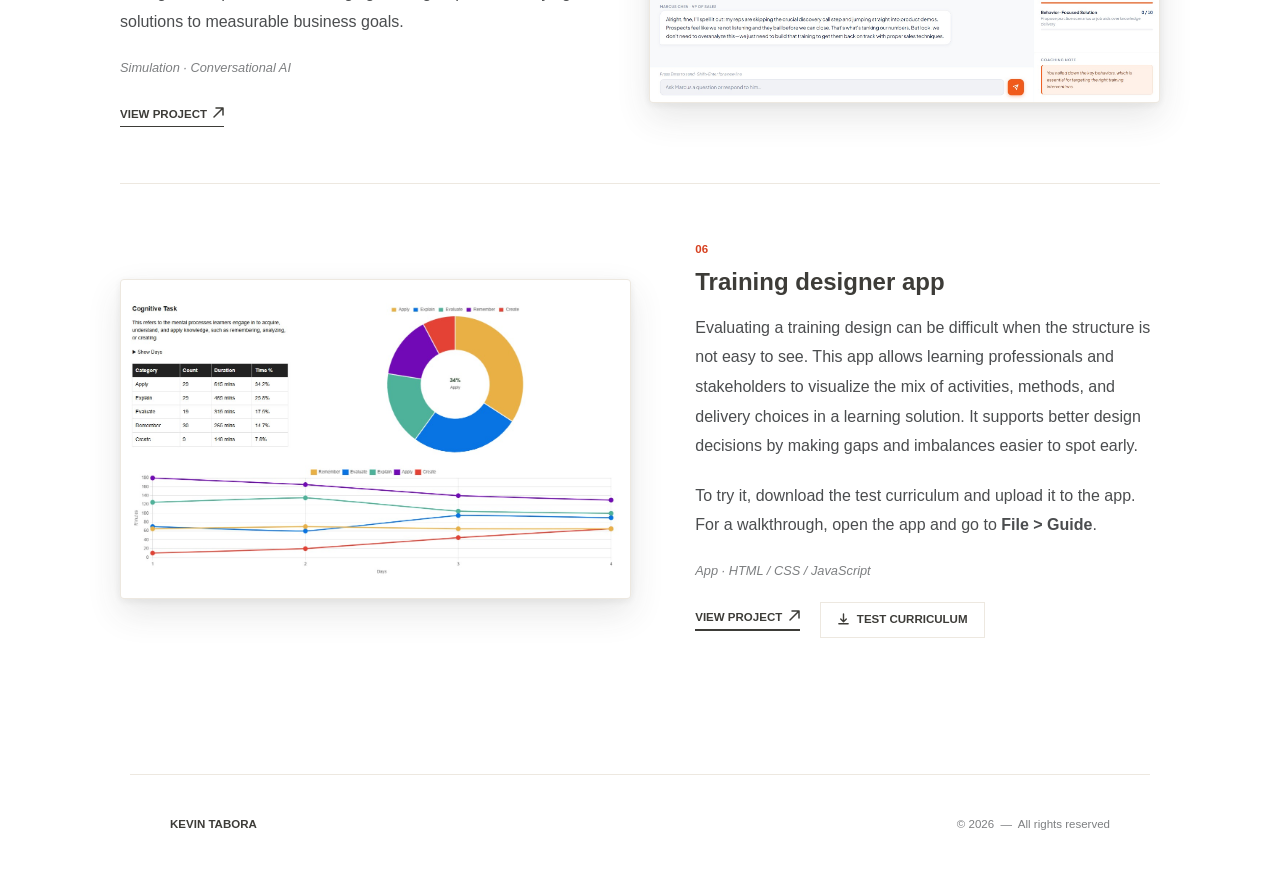
==== commit 2d9e7c86: "Used & instead of 'and'" ====
--- a/index.html
+++ b/index.html
@@ -1,4 +1,4 @@
-<!DOCTYPE html>
+﻿<!DOCTYPE html>
 <html lang="en">
 <head>
   <meta charset="UTF-8" />
@@ -39,7 +39,7 @@
           <div class="header-name-block">
             <h1>Hi, <br>I'm <span>Kevin</span>.</h1>
             <p class="subtitle">
-              <span class="tagline-line">I help people do their jobs competently and confidently</span>
+              <span class="tagline-line">I help people do their jobs competently & confidently</span>
               <span class="tagline-line">by designing <span class="highlight">data-driven learning systems</span>.</span>
             </p>
           </div>
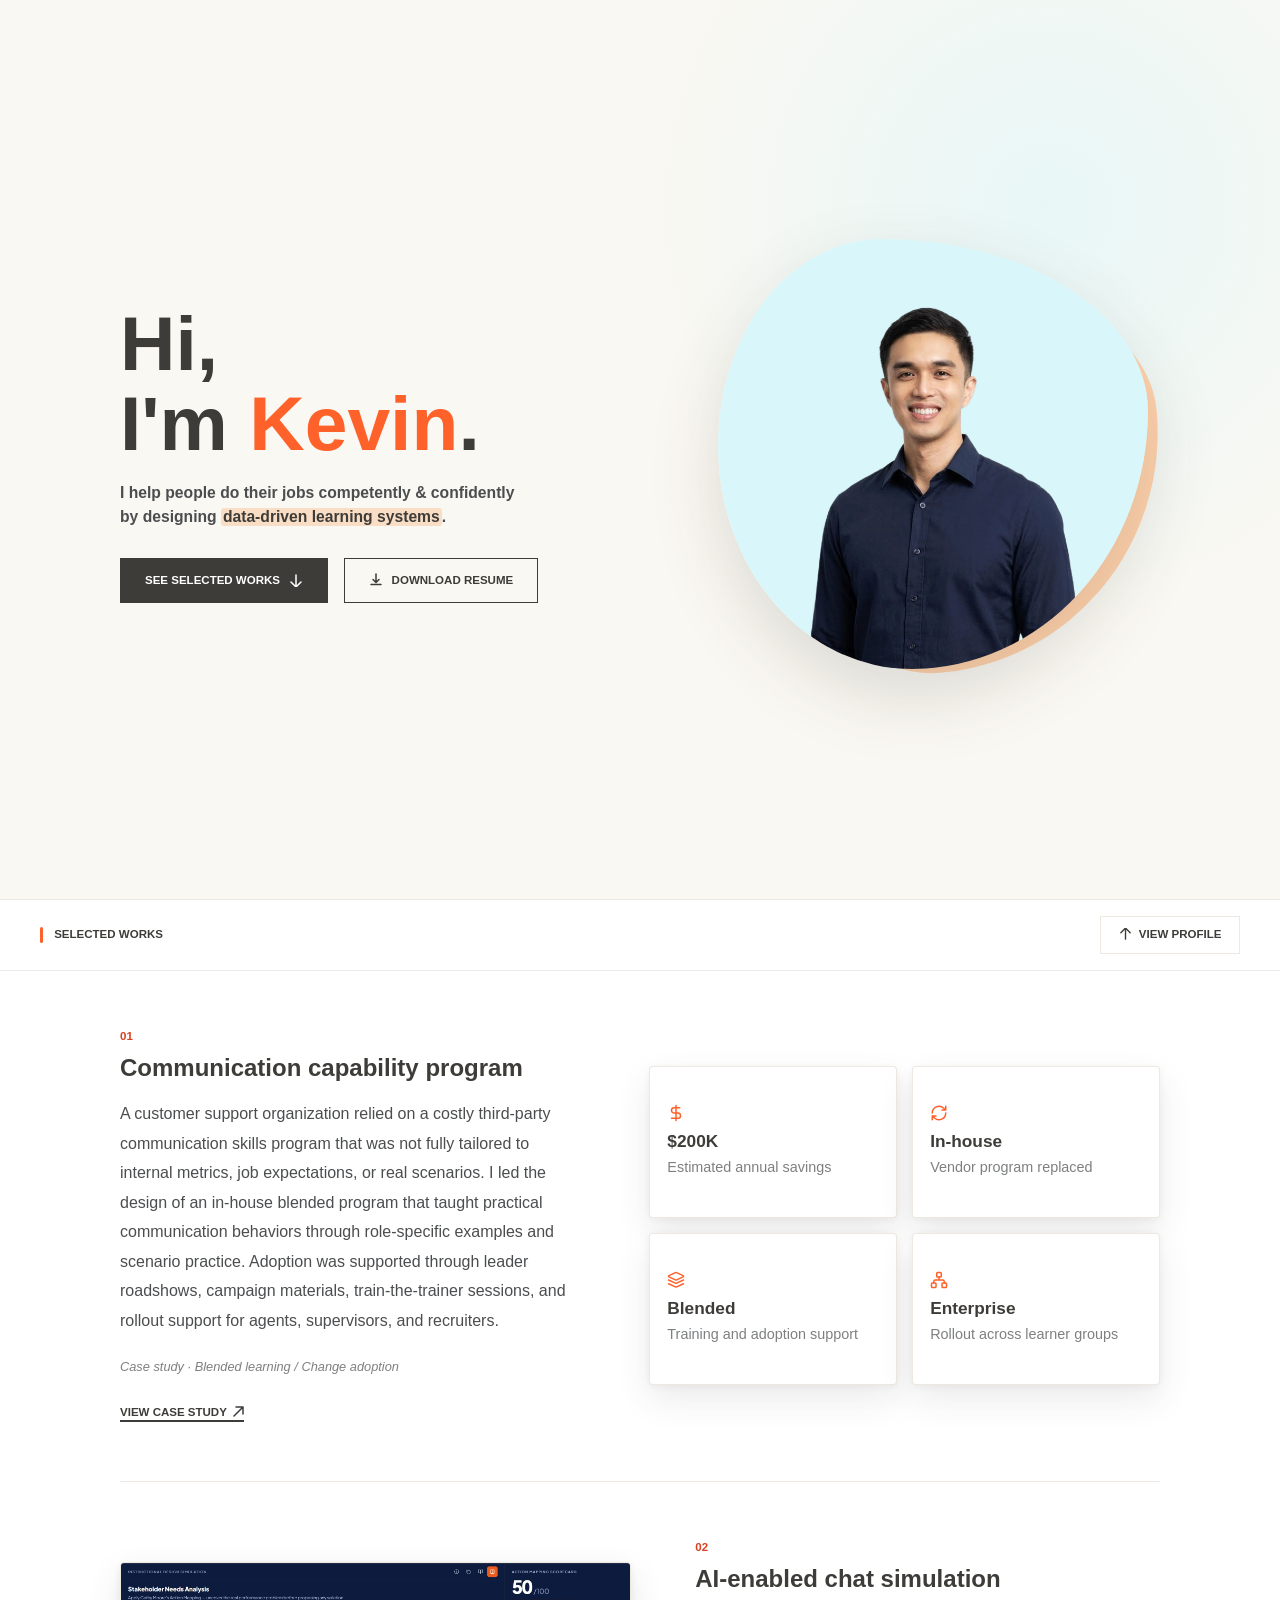
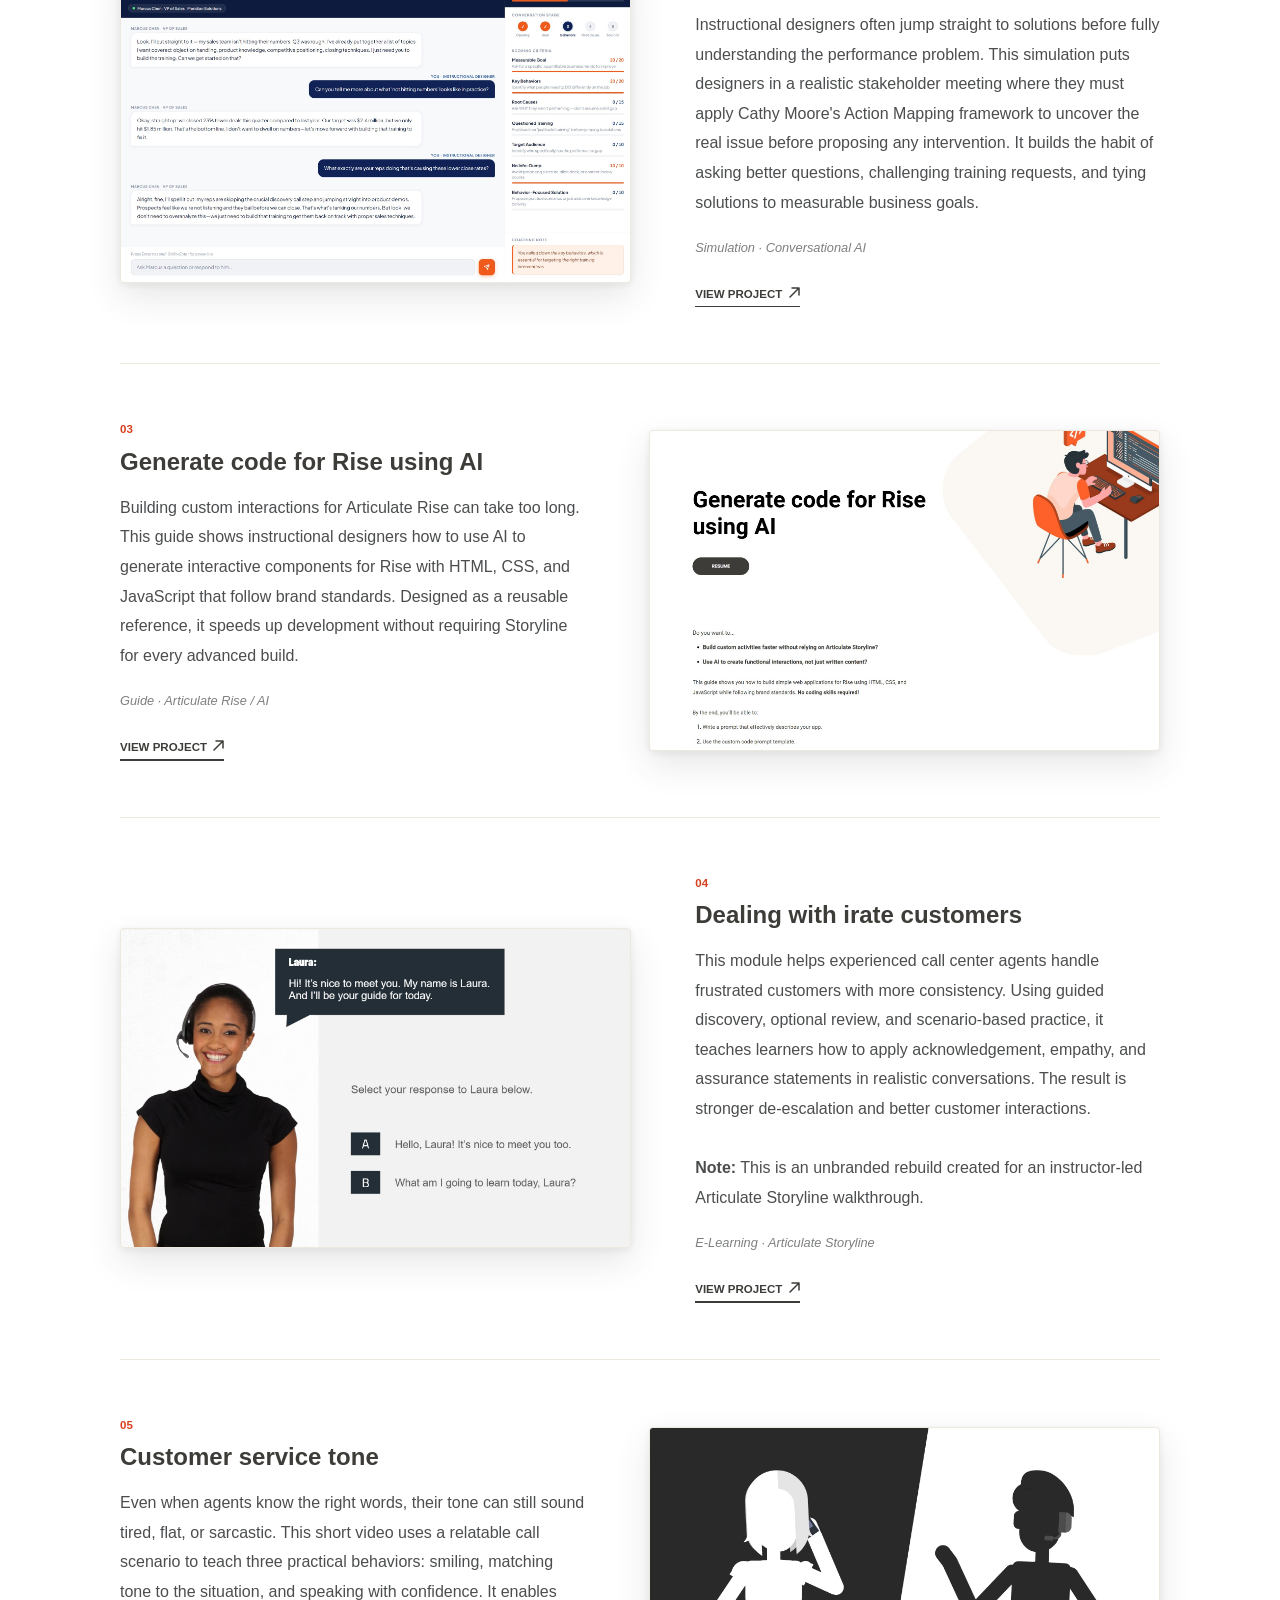
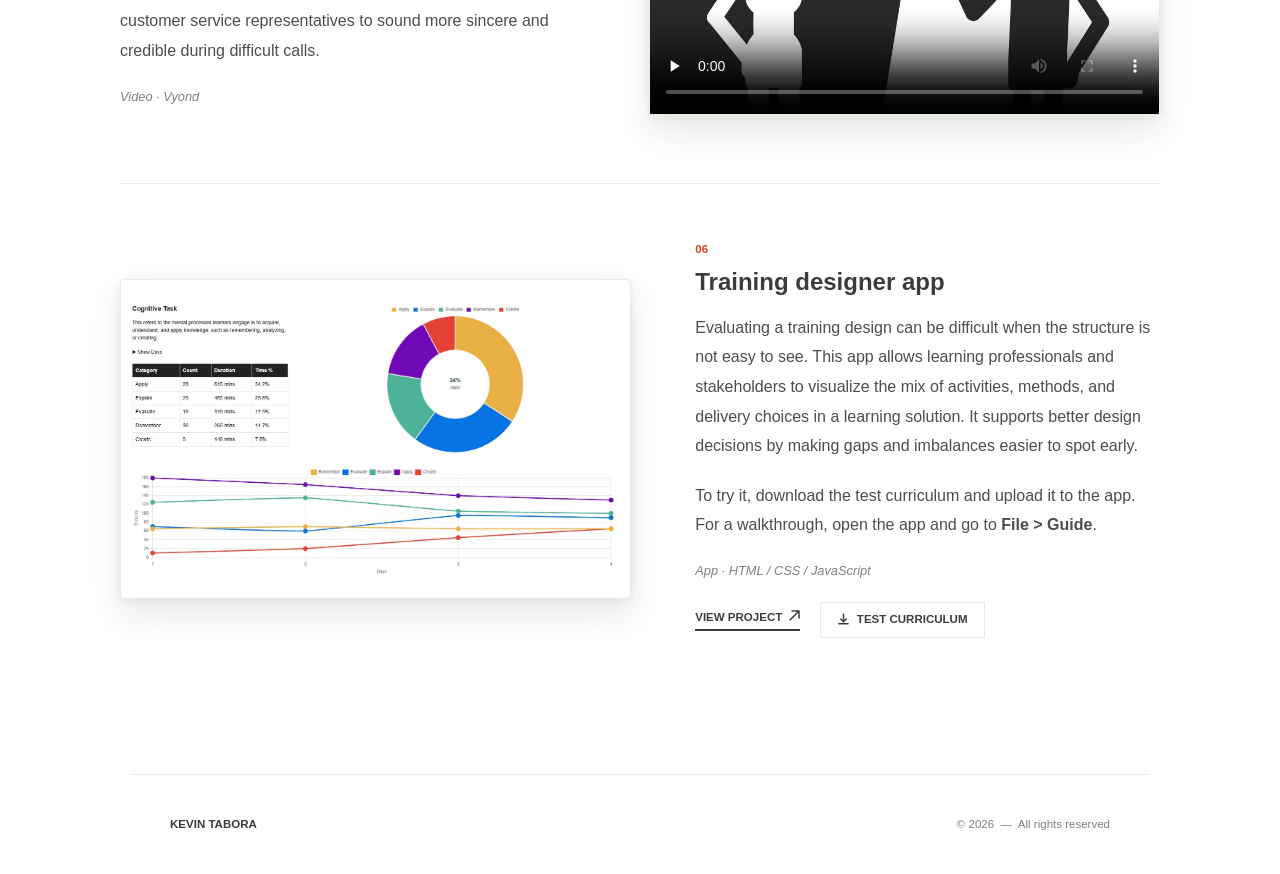
==== commit 5bc6dea7: "Reorder featured portfolio projects" ====
--- a/index.html
+++ b/index.html
@@ -145,10 +145,71 @@
         </div>
       </div>
 
-      <!-- Project 2 - Video -->
+      <!-- Project 2 - AI-Enabled Chat Simulation -->
       <div class="project flip" data-observe>
         <div class="project-copy">
           <p class="project-index">02</p>
+          <h2 class="project-title">AI-enabled chat simulation</h2>
+          <p class="project-desc">
+            Instructional designers often jump straight to solutions before fully understanding the performance problem. This simulation puts designers in a realistic stakeholder meeting where they must apply Cathy Moore's Action Mapping framework to uncover the real issue before proposing any intervention. It builds the habit of asking better questions, challenging training requests, and tying solutions to measurable business goals.
+          </p>
+          <p class="project-meta">
+            Simulation &middot; Conversational AI
+          </p>
+          <a class="proj-link" href="https://kevintabora.github.io/id-simulation/" target="_blank" rel="noopener">
+            View Project <span class="arrow"><svg width="11" height="11" viewBox="0 0 11 11" fill="none"><path d="M1 10L10 1M10 1H3M10 1V8" stroke="currentColor" stroke-width="1.5" stroke-linecap="round" stroke-linejoin="round"/></svg></span>
+          </a>
+        </div>
+        <div class="project-media">
+          <img class="screenshot-img" src="assets/Chat.jpg" alt="AI-Enabled Chat Simulation" />
+        </div>
+      </div>
+
+      <!-- Project 3 - Rise Code Block -->
+      <div class="project" data-observe>
+        <div class="project-copy">
+          <p class="project-index">03</p>
+          <h2 class="project-title">Generate code for Rise using AI</h2>
+          <p class="project-desc">
+            Building custom interactions for Articulate Rise can take too long. This guide shows instructional designers how to use AI to generate interactive components for Rise with HTML, CSS, and JavaScript that follow brand standards. Designed as a reusable reference, it speeds up development without requiring Storyline for every advanced build.
+          </p>
+          <p class="project-meta">
+            Guide &middot; Articulate Rise / AI
+          </p>
+          <a class="proj-link" href="https://kevintabora.github.io/risecodeblock/" target="_blank" rel="noopener">
+            View Project <span class="arrow"><svg width="11" height="11" viewBox="0 0 11 11" fill="none"><path d="M1 10L10 1M10 1H3M10 1V8" stroke="currentColor" stroke-width="1.5" stroke-linecap="round" stroke-linejoin="round"/></svg></span>
+          </a>
+        </div>
+        <div class="project-media">
+          <img class="screenshot-img" src="assets/Code.jpg" alt="Generate Code for Rise Using AI" />
+        </div>
+      </div>
+
+      <!-- Project 4 - Storyline -->
+      <div class="project flip" data-observe>
+        <div class="project-copy">
+          <p class="project-index">04</p>
+          <h2 class="project-title">Dealing with irate customers</h2>
+          <p class="project-desc">
+            This module helps experienced call center agents handle frustrated customers with more consistency. Using guided discovery, optional review, and scenario-based practice, it teaches learners how to apply acknowledgement, empathy, and assurance statements in realistic conversations. The result is stronger de-escalation and better customer interactions.
+            <br><br><strong>Note:</strong> This is an unbranded rebuild created for an instructor-led Articulate Storyline walkthrough.
+          </p>
+          <p class="project-meta">
+            E-Learning &middot; Articulate Storyline
+          </p>
+          <a class="proj-link" href="https://kevintabora.github.io/iratecustomers/" target="_blank" rel="noopener">
+            View Project <span class="arrow"><svg width="11" height="11" viewBox="0 0 11 11" fill="none"><path d="M1 10L10 1M10 1H3M10 1V8" stroke="currentColor" stroke-width="1.5" stroke-linecap="round" stroke-linejoin="round"/></svg></span>
+          </a>
+        </div>
+        <div class="project-media">
+          <img class="screenshot-img" src="assets/AEA.jpg" alt="Acknowledge, Empathize and Assure" />
+        </div>
+      </div>
+
+      <!-- Project 5 - Video -->
+      <div class="project" data-observe>
+        <div class="project-copy">
+          <p class="project-index">05</p>
           <h2 class="project-title">Customer service tone</h2>
           <p class="project-desc">
             Even when agents know the right words, their tone can still sound tired, flat, or sarcastic. This short video uses a relatable call scenario to teach three practical behaviors: smiling, matching tone to the situation, and speaking with confidence. It enables customer service representatives to sound more sincere and credible during difficult calls.
@@ -162,67 +223,6 @@
             <source src="assets/Tone.mp4" type="video/mp4" />
             Your browser does not support the video tag.
           </video>
-        </div>
-      </div>
-
-      <!-- Project 3 - Rise Code Block -->
-      <div class="project" data-observe>
-        <div class="project-copy">
-          <p class="project-index">03</p>
-          <h2 class="project-title">Generate code for Rise using AI</h2>
-          <p class="project-desc">
-            Building custom interactions for Articulate Rise can take too long. This guide shows instructional designers how to use AI to generate interactive components for Rise with HTML, CSS, and JavaScript that follow brand standards. Designed as a reusable reference, it speeds up development without requiring Storyline for every advanced build.
-          </p>
-          <p class="project-meta">
-            Guide &middot; Articulate Rise / AI
-          </p>
-          <a class="proj-link" href="https://kevintabora.github.io/risecodeblock/" target="_blank" rel="noopener">
-            View Project <span class="arrow"><svg width="11" height="11" viewBox="0 0 11 11" fill="none"><path d="M1 10L10 1M10 1H3M10 1V8" stroke="currentColor" stroke-width="1.5" stroke-linecap="round" stroke-linejoin="round"/></svg></span>
-          </a>
-        </div>
-        <div class="project-media">
-          <img class="screenshot-img" src="assets/Code.jpg" alt="Generate Code for Rise Using AI" />
-        </div>
-      </div>
-
-      <!-- Project 4 - Storyline -->
-      <div class="project flip" data-observe>
-        <div class="project-copy">
-          <p class="project-index">04</p>
-          <h2 class="project-title">Dealing with irate customers</h2>
-          <p class="project-desc">
-            This module helps experienced call center agents handle frustrated customers with more consistency. Using guided discovery, optional review, and scenario-based practice, it teaches learners how to apply acknowledgement, empathy, and assurance statements in realistic conversations. The result is stronger de-escalation and better customer interactions.
-            <br><br><strong>Note:</strong> This is an unbranded rebuild created for an instructor-led Articulate Storyline walkthrough.
-          </p>
-          <p class="project-meta">
-            E-Learning &middot; Articulate Storyline
-          </p>
-          <a class="proj-link" href="https://kevintabora.github.io/iratecustomers/" target="_blank" rel="noopener">
-            View Project <span class="arrow"><svg width="11" height="11" viewBox="0 0 11 11" fill="none"><path d="M1 10L10 1M10 1H3M10 1V8" stroke="currentColor" stroke-width="1.5" stroke-linecap="round" stroke-linejoin="round"/></svg></span>
-          </a>
-        </div>
-        <div class="project-media">
-          <img class="screenshot-img" src="assets/AEA.jpg" alt="Acknowledge, Empathize and Assure" />
-        </div>
-      </div>
-
-      <!-- Project 5 - AI-Enabled Chat Simulation -->
-      <div class="project" data-observe>
-        <div class="project-copy">
-          <p class="project-index">05</p>
-          <h2 class="project-title">AI-enabled chat simulation</h2>
-          <p class="project-desc">
-            Instructional designers often jump straight to solutions before fully understanding the performance problem. This simulation puts designers in a realistic stakeholder meeting where they must apply Cathy Moore's Action Mapping framework to uncover the real issue before proposing any intervention. It builds the habit of asking better questions, challenging training requests, and tying solutions to measurable business goals.
-          </p>
-          <p class="project-meta">
-            Simulation &middot; Conversational AI
-          </p>
-          <a class="proj-link" href="https://kevintabora.github.io/id-simulation/" target="_blank" rel="noopener">
-            View Project <span class="arrow"><svg width="11" height="11" viewBox="0 0 11 11" fill="none"><path d="M1 10L10 1M10 1H3M10 1V8" stroke="currentColor" stroke-width="1.5" stroke-linecap="round" stroke-linejoin="round"/></svg></span>
-          </a>
-        </div>
-        <div class="project-media">
-          <img class="screenshot-img" src="assets/Chat.jpg" alt="AI-Enabled Chat Simulation" />
         </div>
       </div>
 
--- a/style.css
+++ b/style.css
@@ -190,6 +190,7 @@
 .subtitle .highlight {
   display: inline;
   color: var(--warm-gray);
+  font-weight: 700;
   background: rgba(249,166,103,0.32);
   border-radius: 3px;
   padding: 0.03em 0.12em;
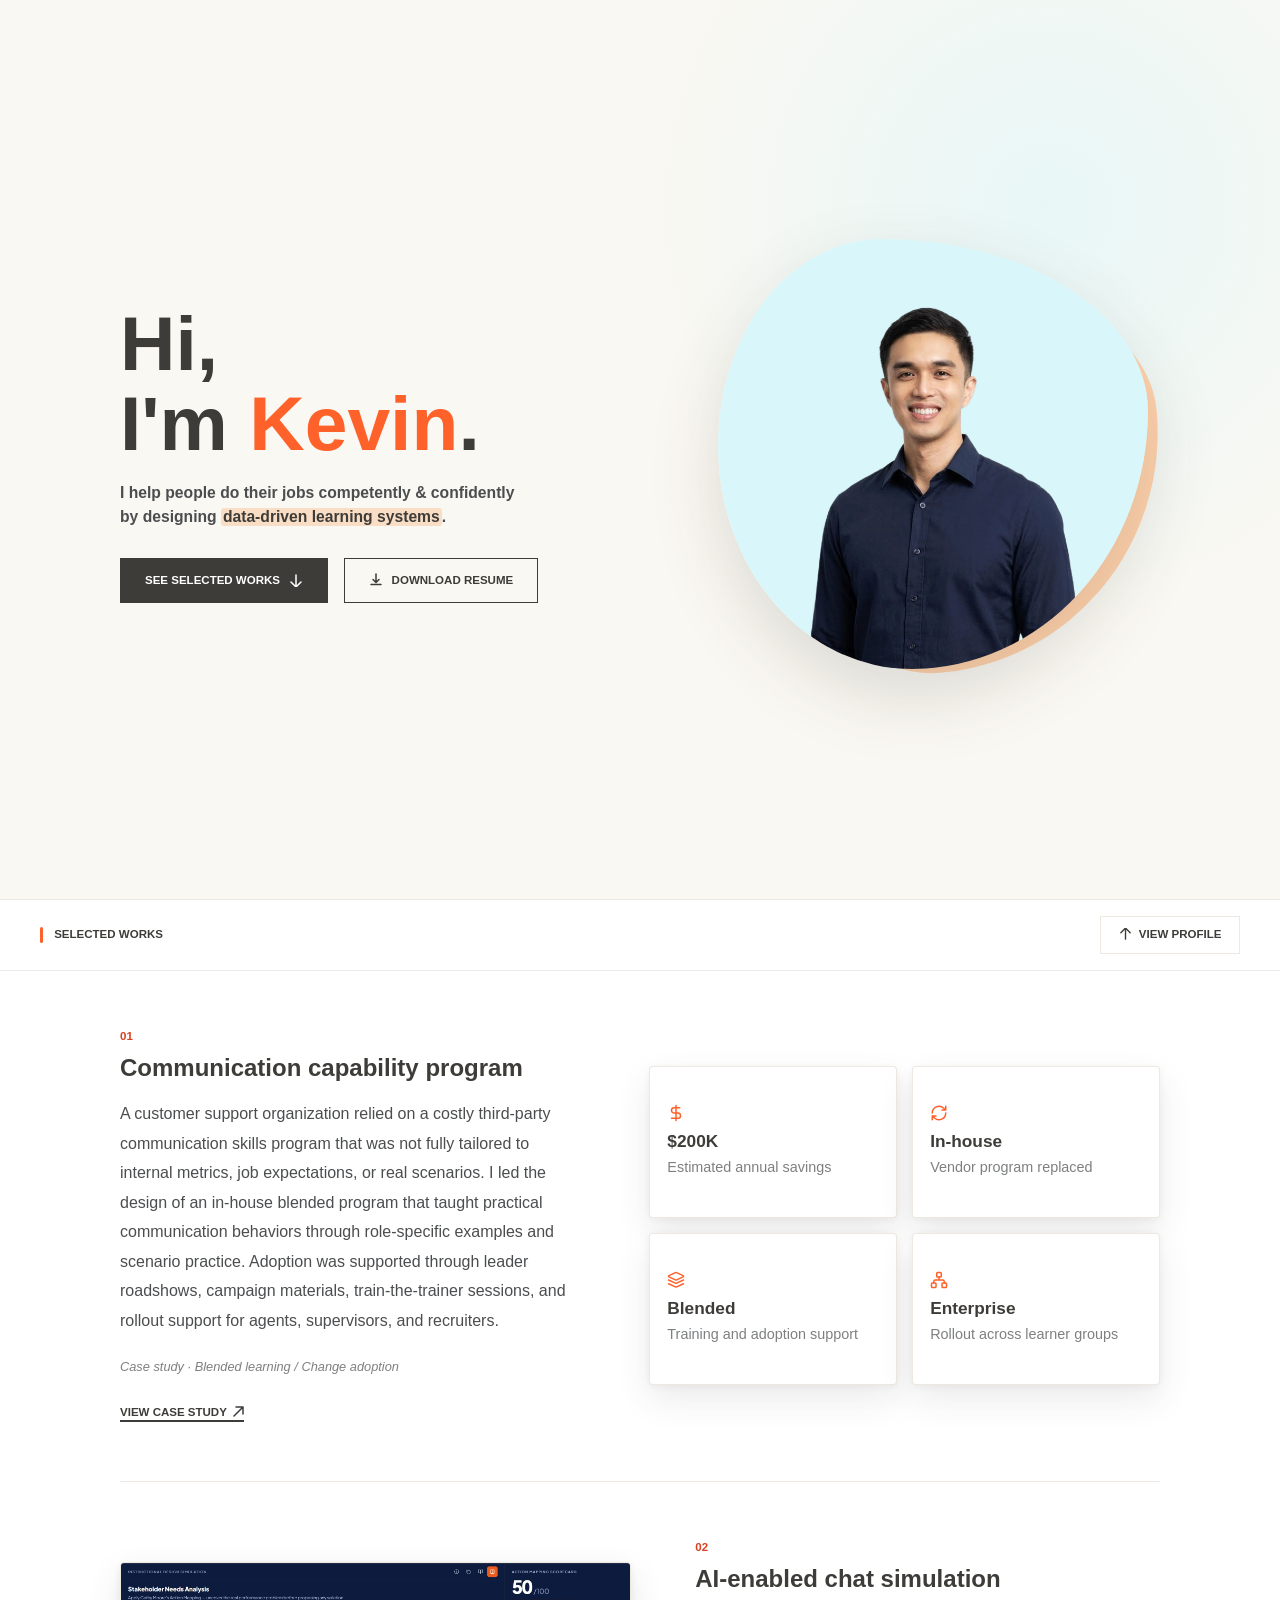
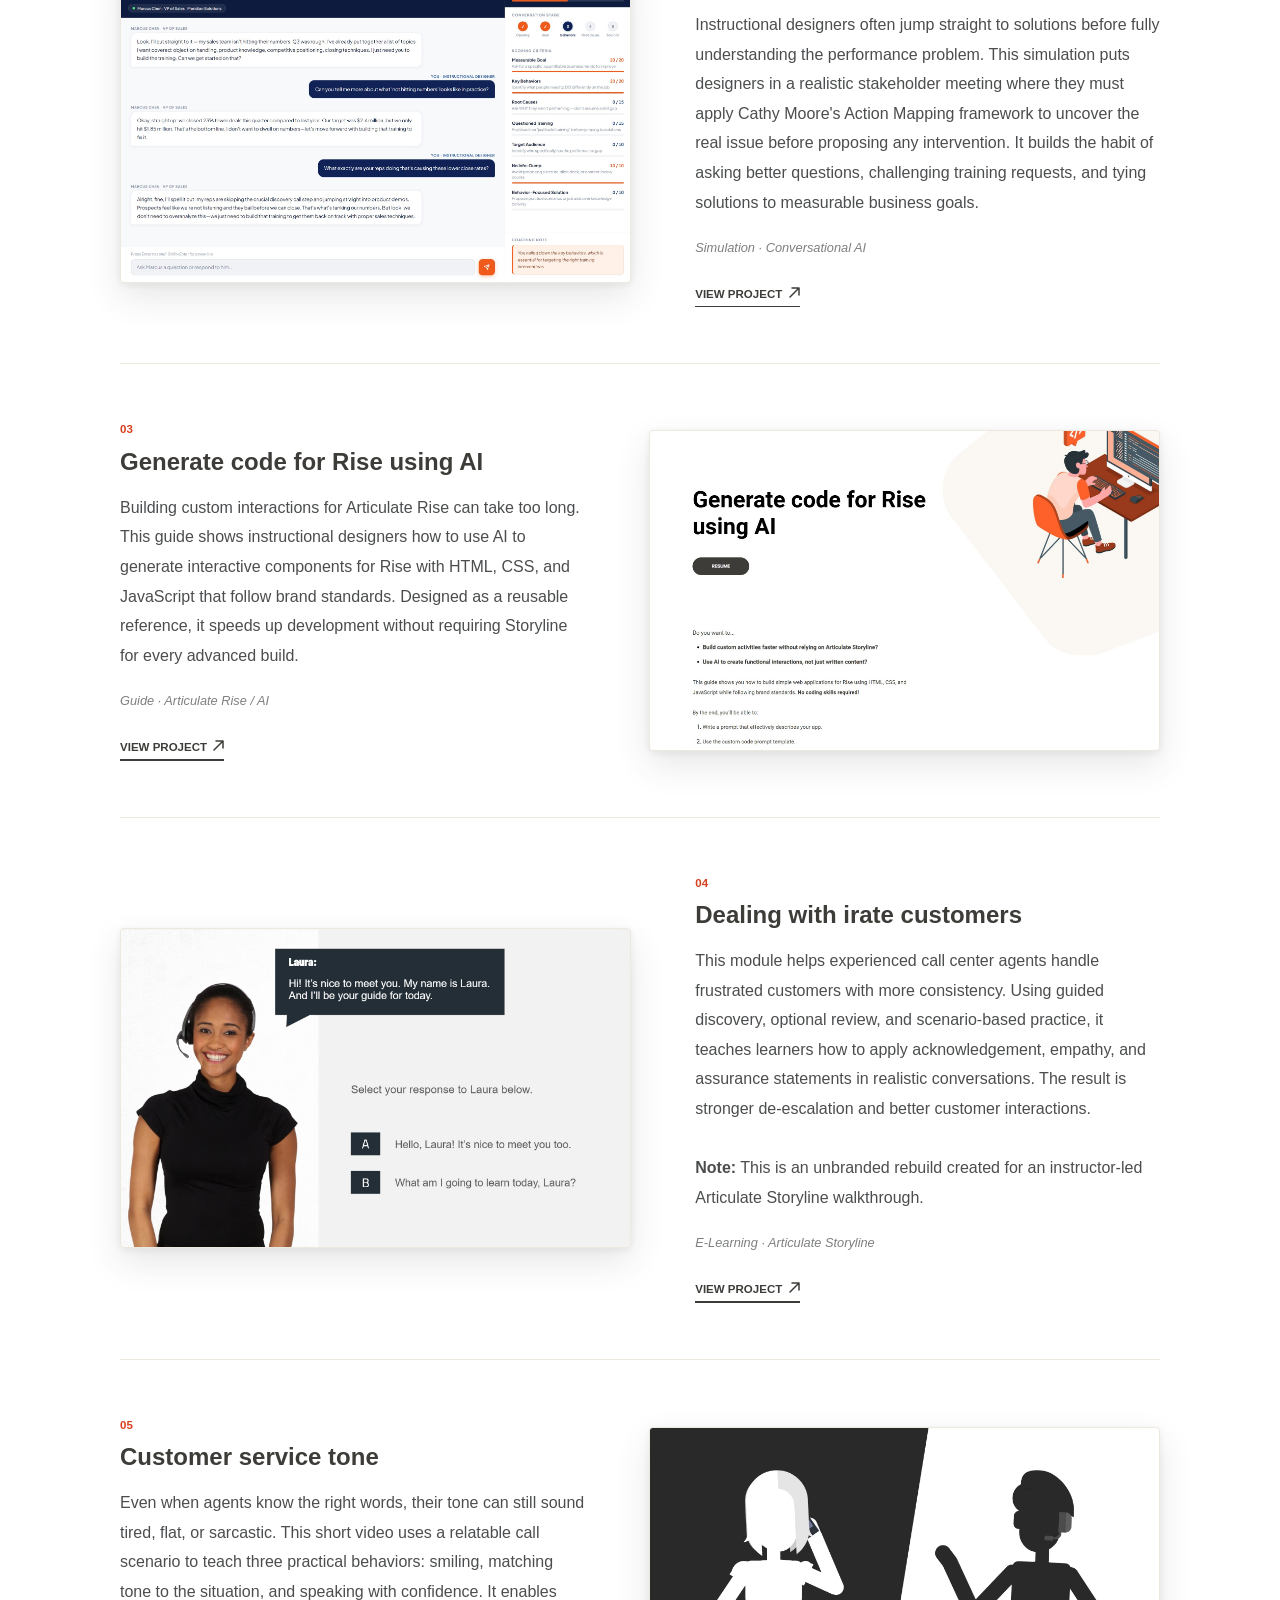
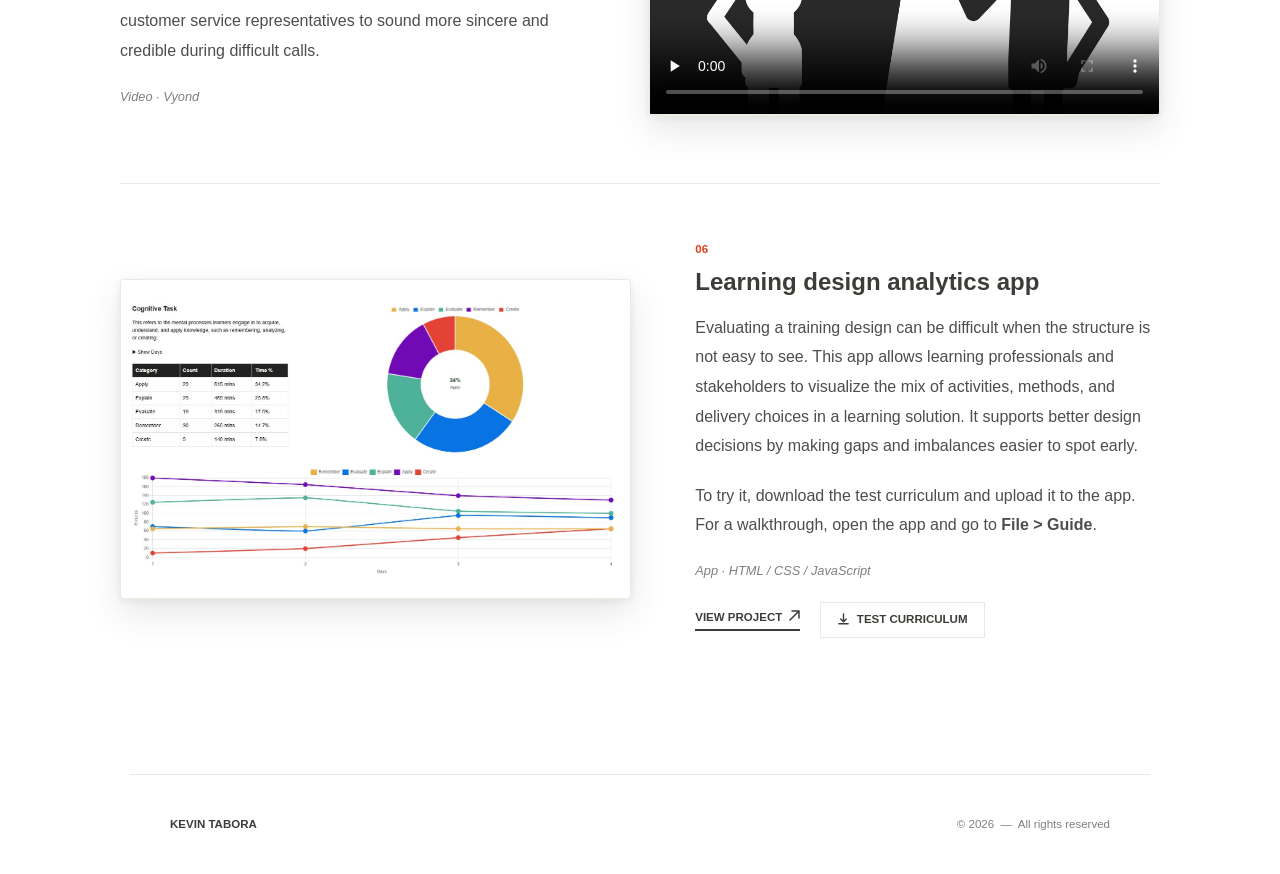
==== commit 3ac72c66: "Rename learning analytics project" ====
--- a/index.html
+++ b/index.html
@@ -230,7 +230,7 @@
       <div class="project flip" data-observe>
         <div class="project-copy">
           <p class="project-index">06</p>
-          <h2 class="project-title">Training designer app</h2>
+          <h2 class="project-title">Learning design analytics app</h2>
           <p class="project-desc">
             Evaluating a training design can be difficult when the structure is not easy to see. This app allows learning professionals and stakeholders to visualize the mix of activities, methods, and delivery choices in a learning solution. It supports better design decisions by making gaps and imbalances easier to spot early.
           </p>
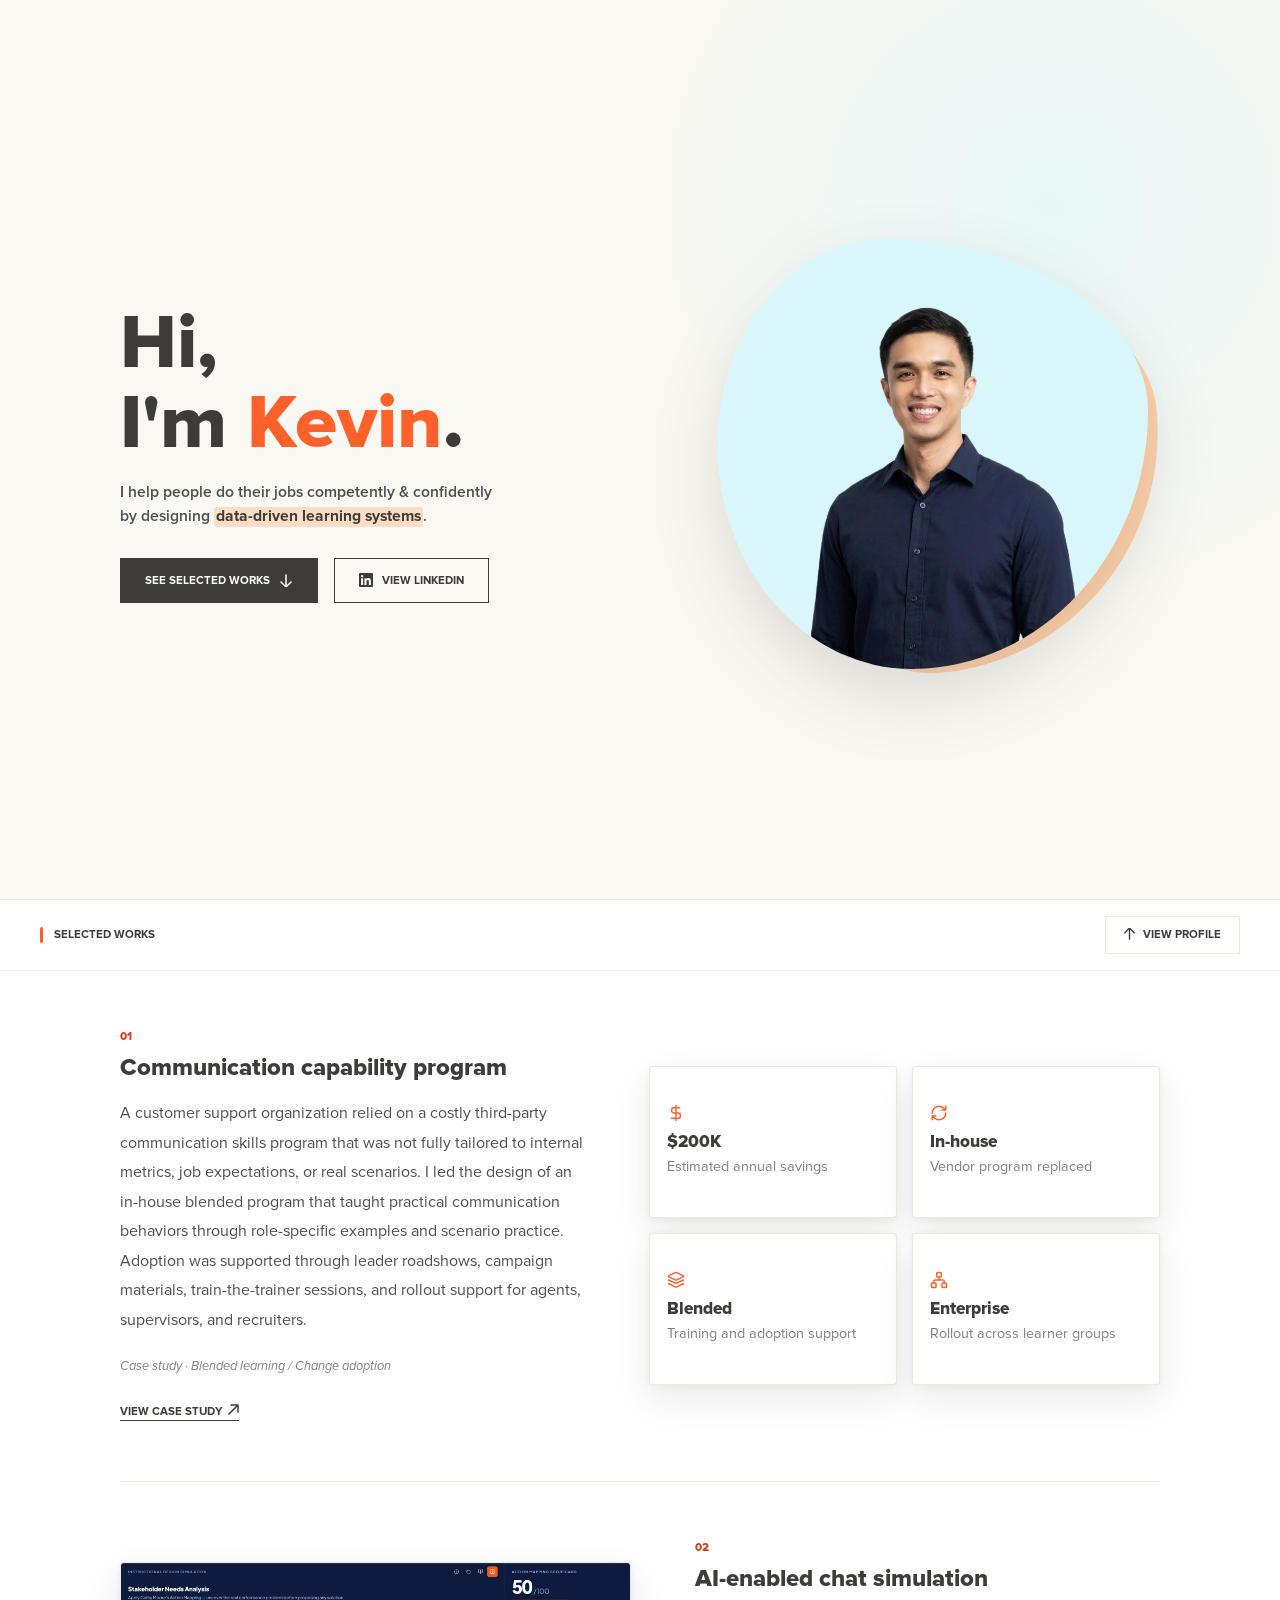
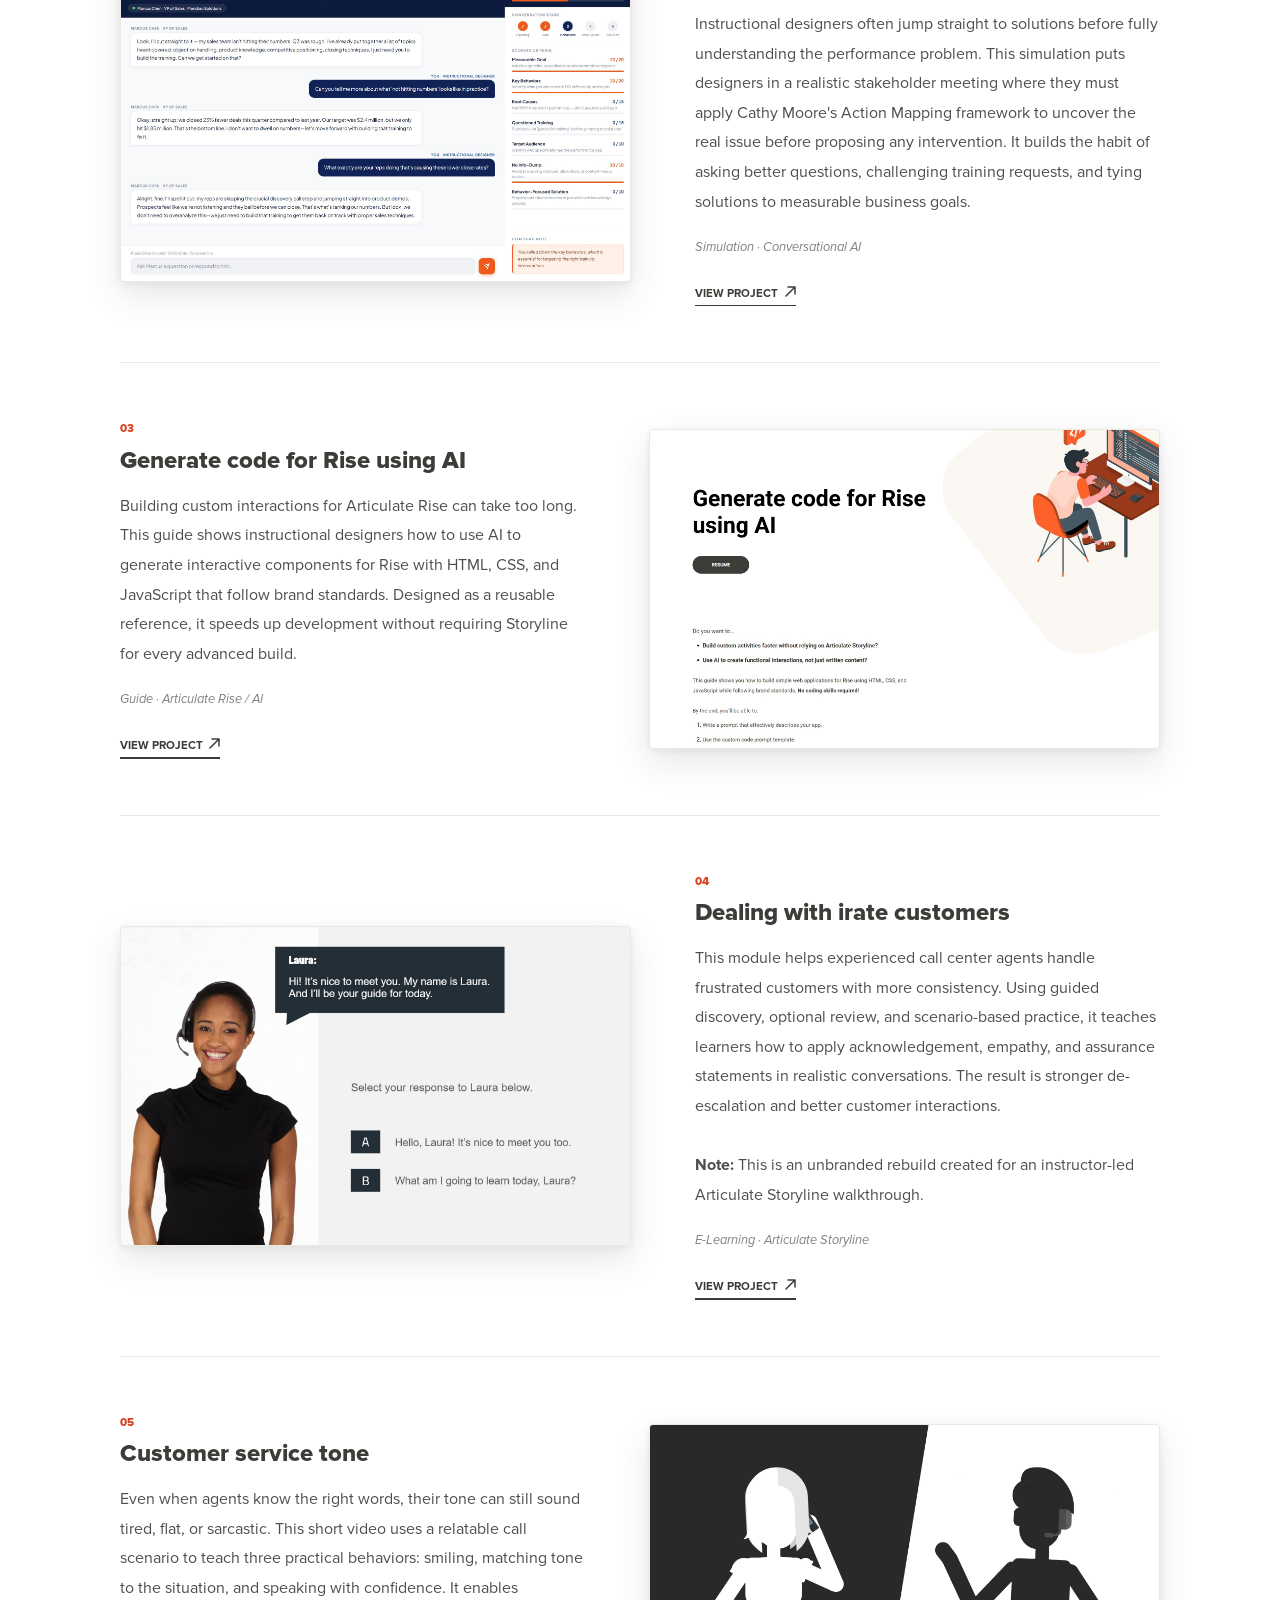
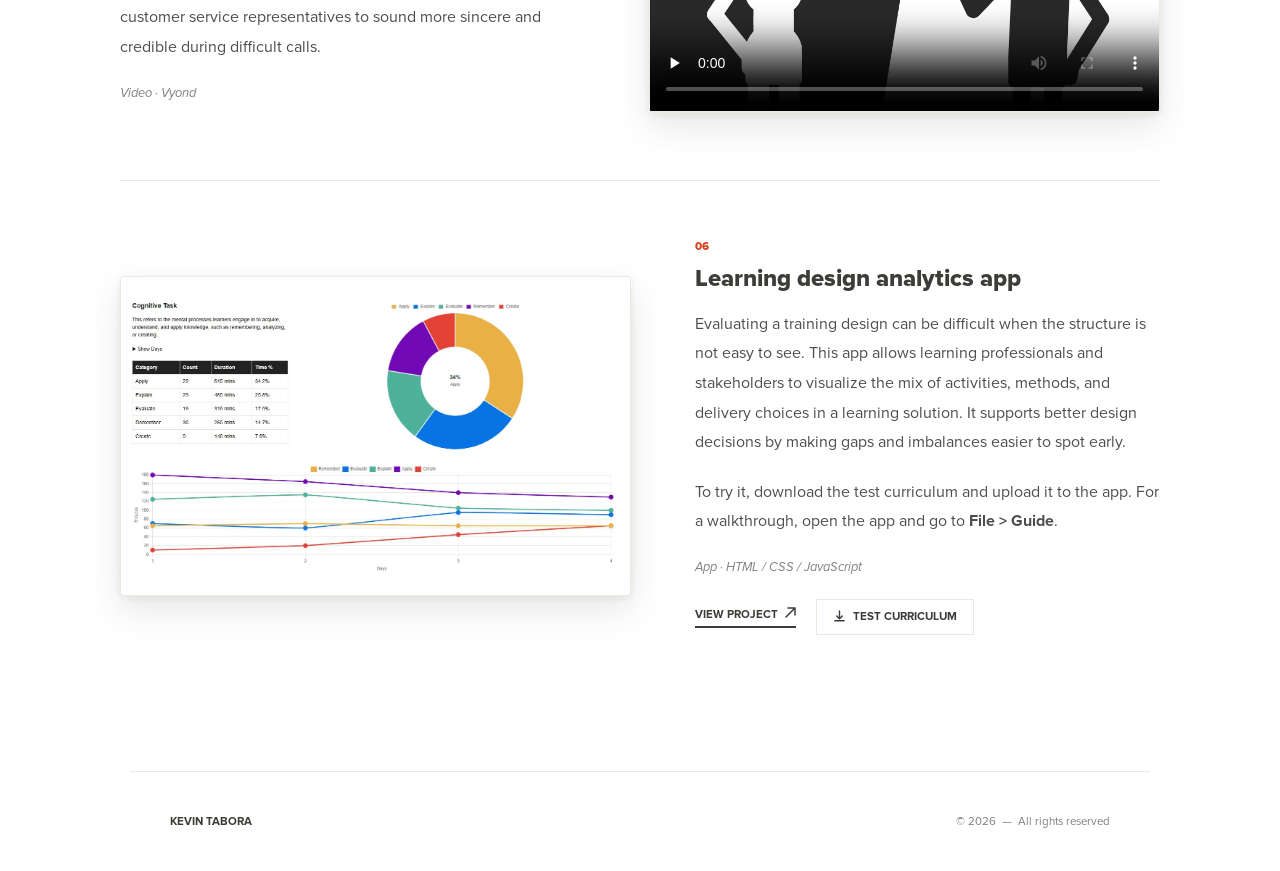
==== commit c97cbf37: "Replace resume button with LinkedIn profile link" ====
--- a/index.html
+++ b/index.html
@@ -63,11 +63,11 @@
               <path d="M7 2v10M2 9l5 5 5-5" stroke="currentColor" stroke-width="1.5" stroke-linecap="round" stroke-linejoin="round"/>
             </svg>
           </a>
-          <a class="cta-works" href="assets/Resume.pdf" download>
-            <svg width="14" height="14" viewBox="0 0 14 14" fill="none">
-              <path d="M7 1v8M4 6.5l3 3 3-3M2 11.5h10" stroke="currentColor" stroke-width="1.5" stroke-linecap="round" stroke-linejoin="round"/>
+          <a class="cta-works" href="https://linkedin.com/in/kevintabora" target="_blank" rel="noopener noreferrer">
+            <svg width="14" height="14" viewBox="0 0 24 24" fill="currentColor" aria-hidden="true">
+              <path d="M20.447 20.452h-3.554v-5.569c0-1.328-.027-3.037-1.852-3.037-1.853 0-2.136 1.445-2.136 2.939v5.667H9.351V9h3.414v1.561h.049c.476-.9 1.637-1.85 3.37-1.85 3.601 0 4.267 2.37 4.267 5.455v6.286zM5.337 7.433a2.062 2.062 0 1 1 0-4.124 2.062 2.062 0 0 1 0 4.124zM7.119 20.452H3.555V9h3.564v11.452zM22.225 0H1.771C.792 0 0 .774 0 1.729v20.542C0 23.227.792 24 1.771 24h20.451C23.2 24 24 23.227 24 22.271V1.729C24 .774 23.2 0 22.222 0z"/>
             </svg>
-            <span>Download Resume</span>
+            <span>View LinkedIn</span>
           </a>
         </div>
 
--- a/style.css
+++ b/style.css
@@ -1,4 +1,66 @@
-@import url('https://fonts.cdnfonts.com/css/proxima-nova-2');
+@font-face {
+  font-family: 'Proxima Nova';
+  font-style: normal;
+  font-weight: 400;
+  font-display: swap;
+  src: url('assets/fonts/proxima-nova-400.woff') format('woff');
+}
+
+@font-face {
+  font-family: 'Proxima Nova';
+  font-style: italic;
+  font-weight: 400;
+  font-display: swap;
+  src: url('assets/fonts/proxima-nova-400-italic.woff') format('woff');
+}
+
+@font-face {
+  font-family: 'Proxima Nova';
+  font-style: normal;
+  font-weight: 600;
+  font-display: swap;
+  src: url('assets/fonts/proxima-nova-600.woff') format('woff');
+}
+
+@font-face {
+  font-family: 'Proxima Nova';
+  font-style: italic;
+  font-weight: 600;
+  font-display: swap;
+  src: url('assets/fonts/proxima-nova-600-italic.woff') format('woff');
+}
+
+@font-face {
+  font-family: 'Proxima Nova';
+  font-style: normal;
+  font-weight: 700;
+  font-display: swap;
+  src: url('assets/fonts/proxima-nova-700.woff') format('woff');
+}
+
+@font-face {
+  font-family: 'Proxima Nova';
+  font-style: italic;
+  font-weight: 700;
+  font-display: swap;
+  src: url('assets/fonts/proxima-nova-700-italic.woff') format('woff');
+}
+
+@font-face {
+  font-family: 'Proxima Nova';
+  font-style: normal;
+  font-weight: 800;
+  font-display: swap;
+  src: url('assets/fonts/proxima-nova-800.woff') format('woff');
+}
+
+@font-face {
+  font-family: 'Proxima Nova';
+  font-style: italic;
+  font-weight: 800;
+  font-display: swap;
+  src: url('assets/fonts/proxima-nova-800-italic.woff') format('woff');
+}
 
 *, *::before, *::after { box-sizing: border-box; margin: 0; padding: 0; }
 
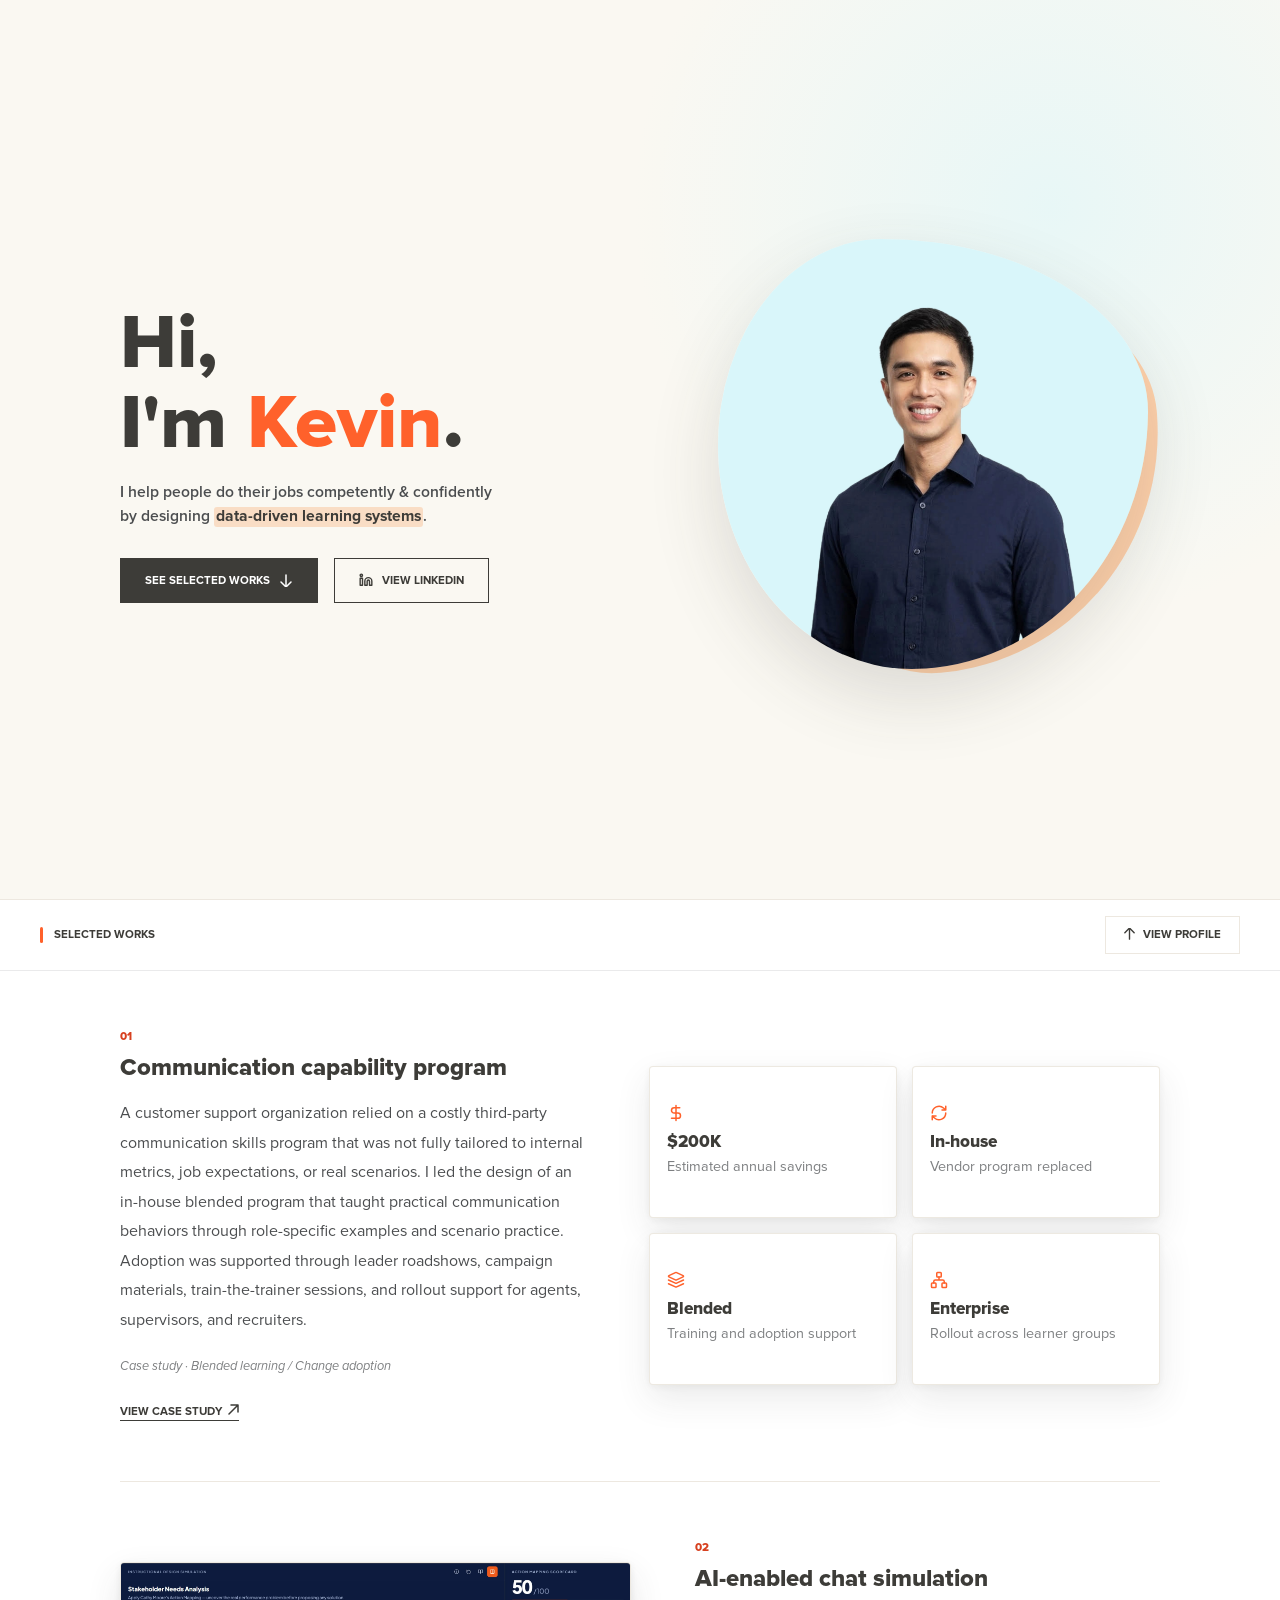
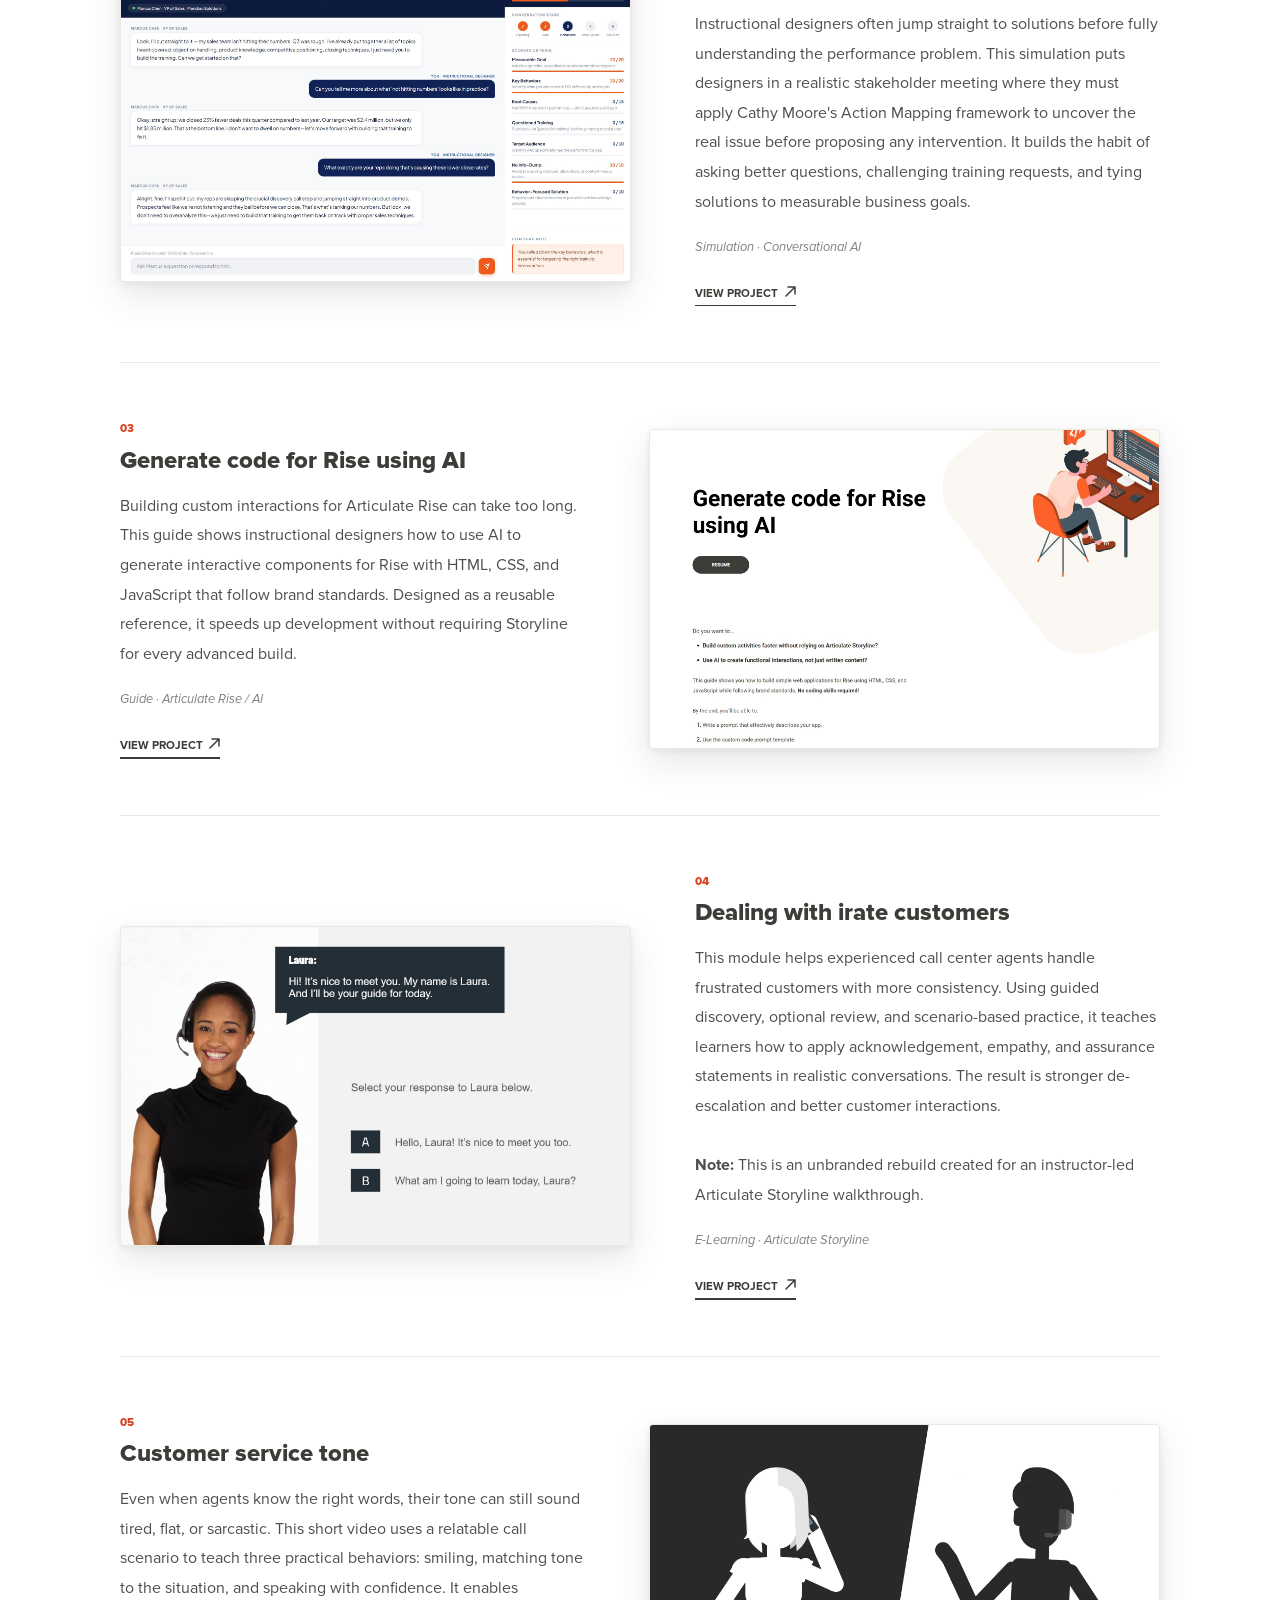
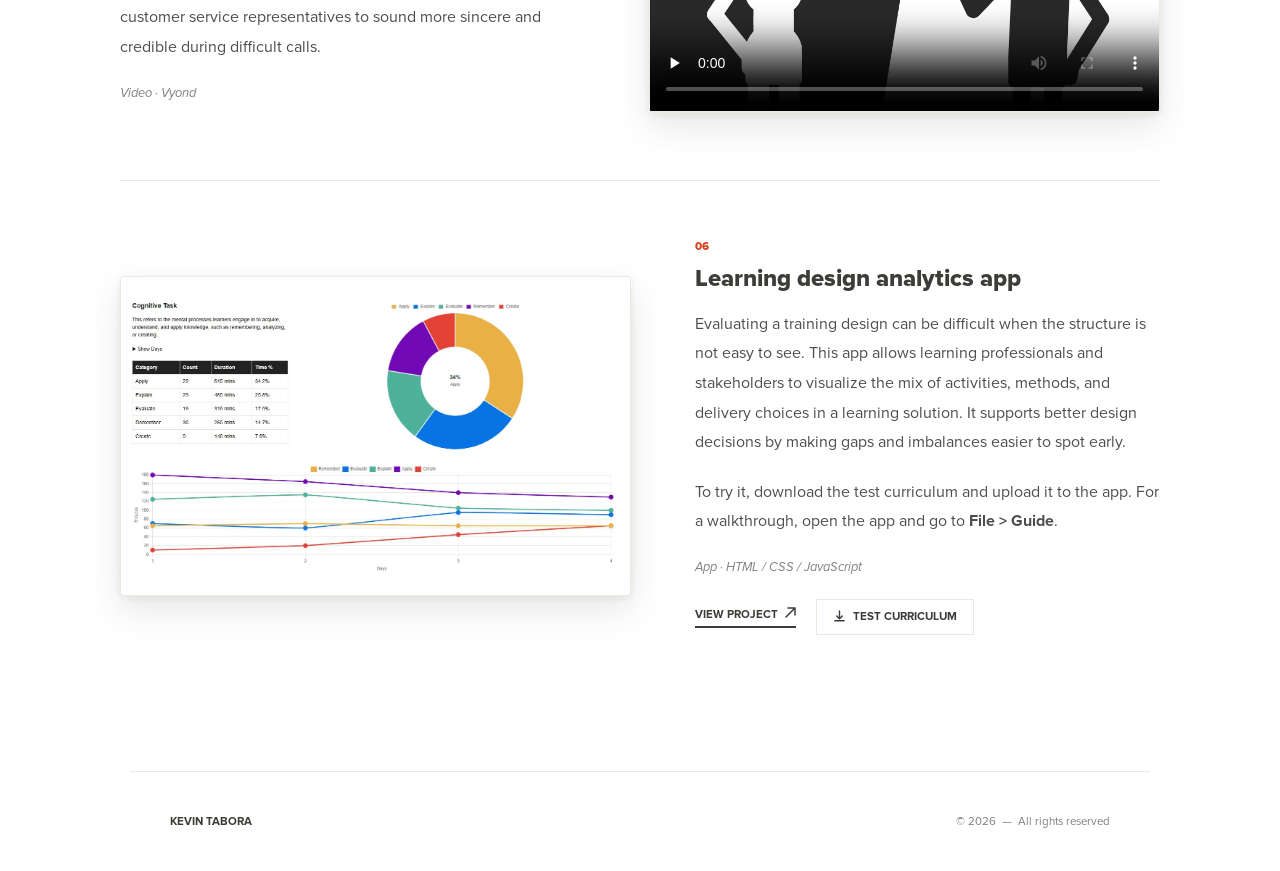
==== commit 755e3a53: "Use outline LinkedIn icon to match button styling" ====
--- a/index.html
+++ b/index.html
@@ -1,4 +1,4 @@
-﻿<!DOCTYPE html>
+<!DOCTYPE html>
 <html lang="en">
 <head>
   <meta charset="UTF-8" />
@@ -64,8 +64,10 @@
             </svg>
           </a>
           <a class="cta-works" href="https://linkedin.com/in/kevintabora" target="_blank" rel="noopener noreferrer">
-            <svg width="14" height="14" viewBox="0 0 24 24" fill="currentColor" aria-hidden="true">
-              <path d="M20.447 20.452h-3.554v-5.569c0-1.328-.027-3.037-1.852-3.037-1.853 0-2.136 1.445-2.136 2.939v5.667H9.351V9h3.414v1.561h.049c.476-.9 1.637-1.85 3.37-1.85 3.601 0 4.267 2.37 4.267 5.455v6.286zM5.337 7.433a2.062 2.062 0 1 1 0-4.124 2.062 2.062 0 0 1 0 4.124zM7.119 20.452H3.555V9h3.564v11.452zM22.225 0H1.771C.792 0 0 .774 0 1.729v20.542C0 23.227.792 24 1.771 24h20.451C23.2 24 24 23.227 24 22.271V1.729C24 .774 23.2 0 22.222 0z"/>
+            <svg width="14" height="14" viewBox="0 0 24 24" fill="none" stroke="currentColor" stroke-width="2.4" stroke-linecap="round" stroke-linejoin="round" aria-hidden="true">
+              <path d="M16 8a6 6 0 0 1 6 6v7h-4v-7a2 2 0 0 0-2-2 2 2 0 0 0-2 2v7h-4v-7a6 6 0 0 1 6-6z"/>
+              <rect x="2" y="9" width="4" height="12"/>
+              <circle cx="4" cy="4" r="2"/>
             </svg>
             <span>View LinkedIn</span>
           </a>
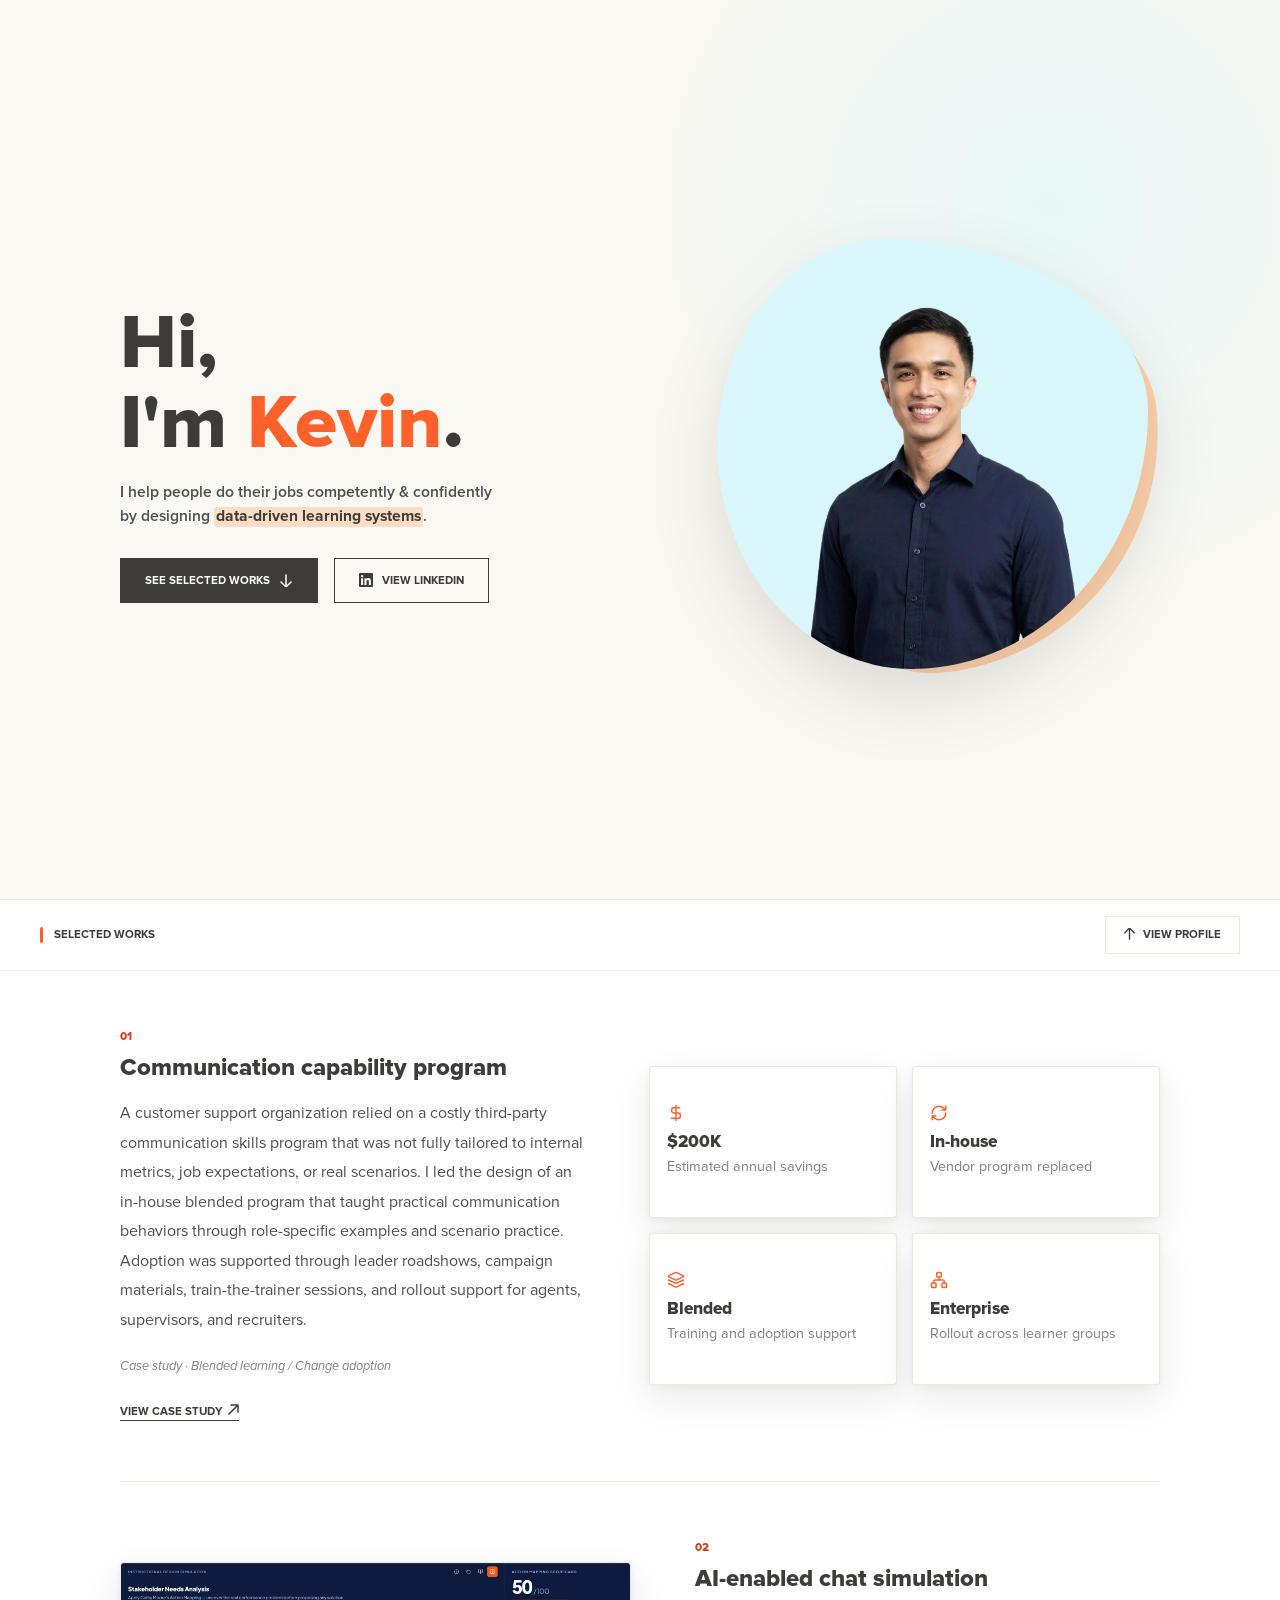
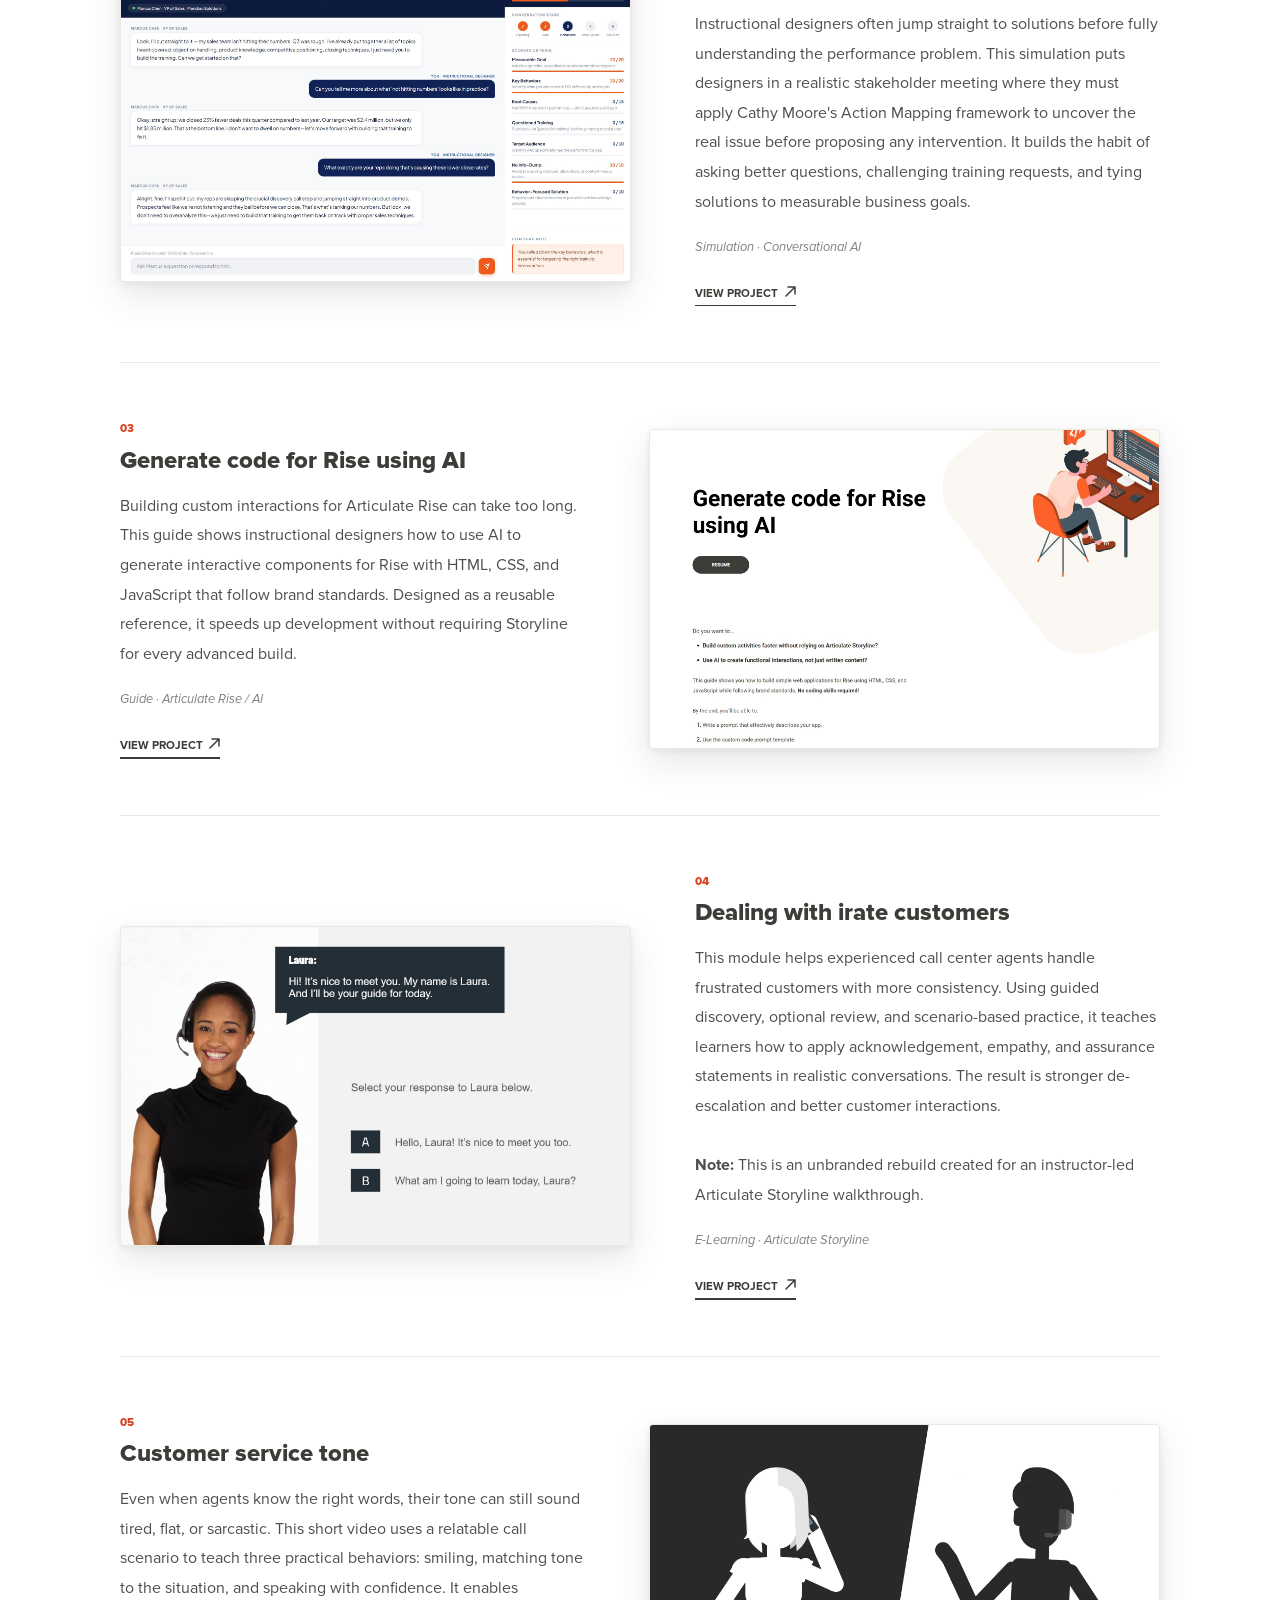
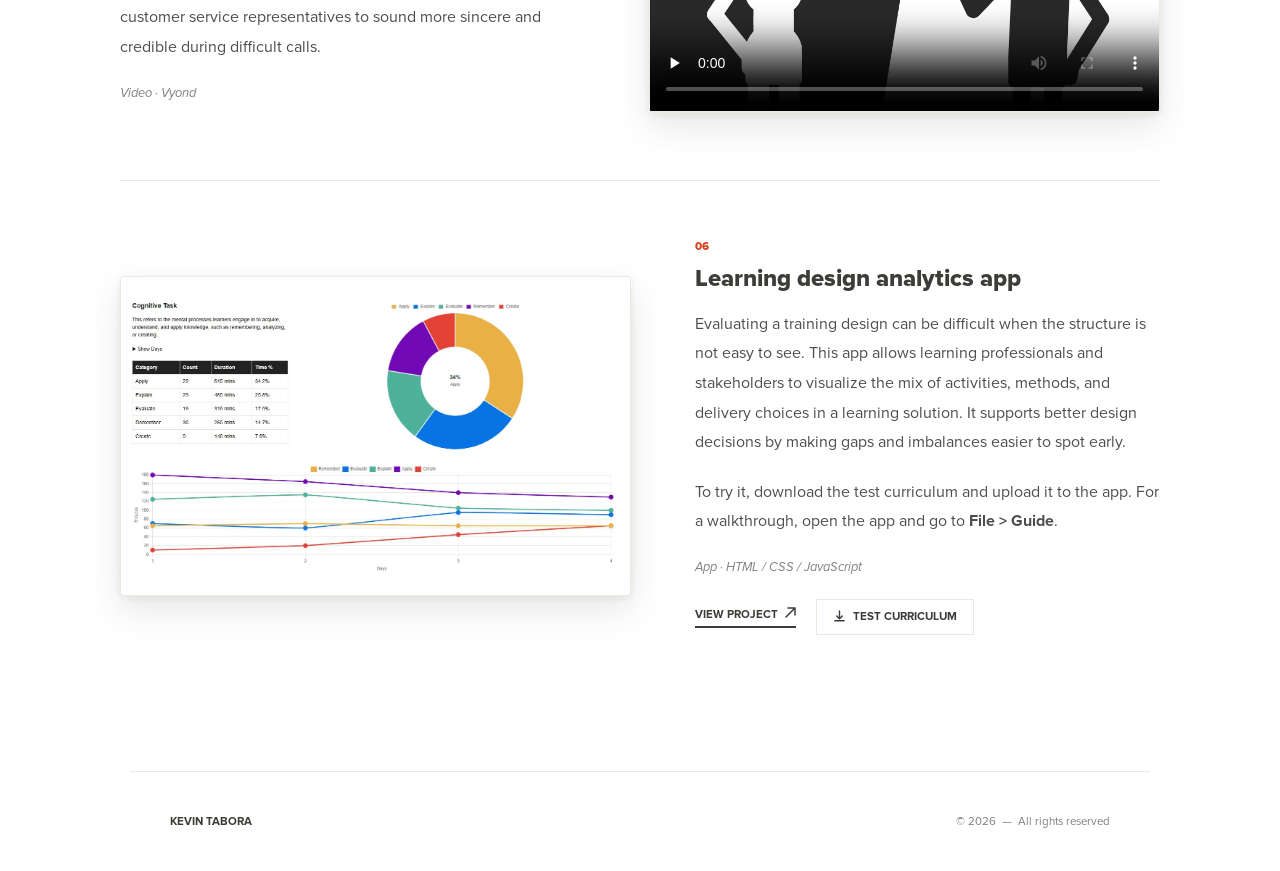
==== commit 89e626c8: "Revert "Use outline LinkedIn icon to match button styling" This reverts commit 755e3a53deb99dbc8ff55" ====
--- a/index.html
+++ b/index.html
@@ -1,4 +1,4 @@
-<!DOCTYPE html>
+﻿<!DOCTYPE html>
 <html lang="en">
 <head>
   <meta charset="UTF-8" />
@@ -64,10 +64,8 @@
             </svg>
           </a>
           <a class="cta-works" href="https://linkedin.com/in/kevintabora" target="_blank" rel="noopener noreferrer">
-            <svg width="14" height="14" viewBox="0 0 24 24" fill="none" stroke="currentColor" stroke-width="2.4" stroke-linecap="round" stroke-linejoin="round" aria-hidden="true">
-              <path d="M16 8a6 6 0 0 1 6 6v7h-4v-7a2 2 0 0 0-2-2 2 2 0 0 0-2 2v7h-4v-7a6 6 0 0 1 6-6z"/>
-              <rect x="2" y="9" width="4" height="12"/>
-              <circle cx="4" cy="4" r="2"/>
+            <svg width="14" height="14" viewBox="0 0 24 24" fill="currentColor" aria-hidden="true">
+              <path d="M20.447 20.452h-3.554v-5.569c0-1.328-.027-3.037-1.852-3.037-1.853 0-2.136 1.445-2.136 2.939v5.667H9.351V9h3.414v1.561h.049c.476-.9 1.637-1.85 3.37-1.85 3.601 0 4.267 2.37 4.267 5.455v6.286zM5.337 7.433a2.062 2.062 0 1 1 0-4.124 2.062 2.062 0 0 1 0 4.124zM7.119 20.452H3.555V9h3.564v11.452zM22.225 0H1.771C.792 0 0 .774 0 1.729v20.542C0 23.227.792 24 1.771 24h20.451C23.2 24 24 23.227 24 22.271V1.729C24 .774 23.2 0 22.222 0z"/>
             </svg>
             <span>View LinkedIn</span>
           </a>
